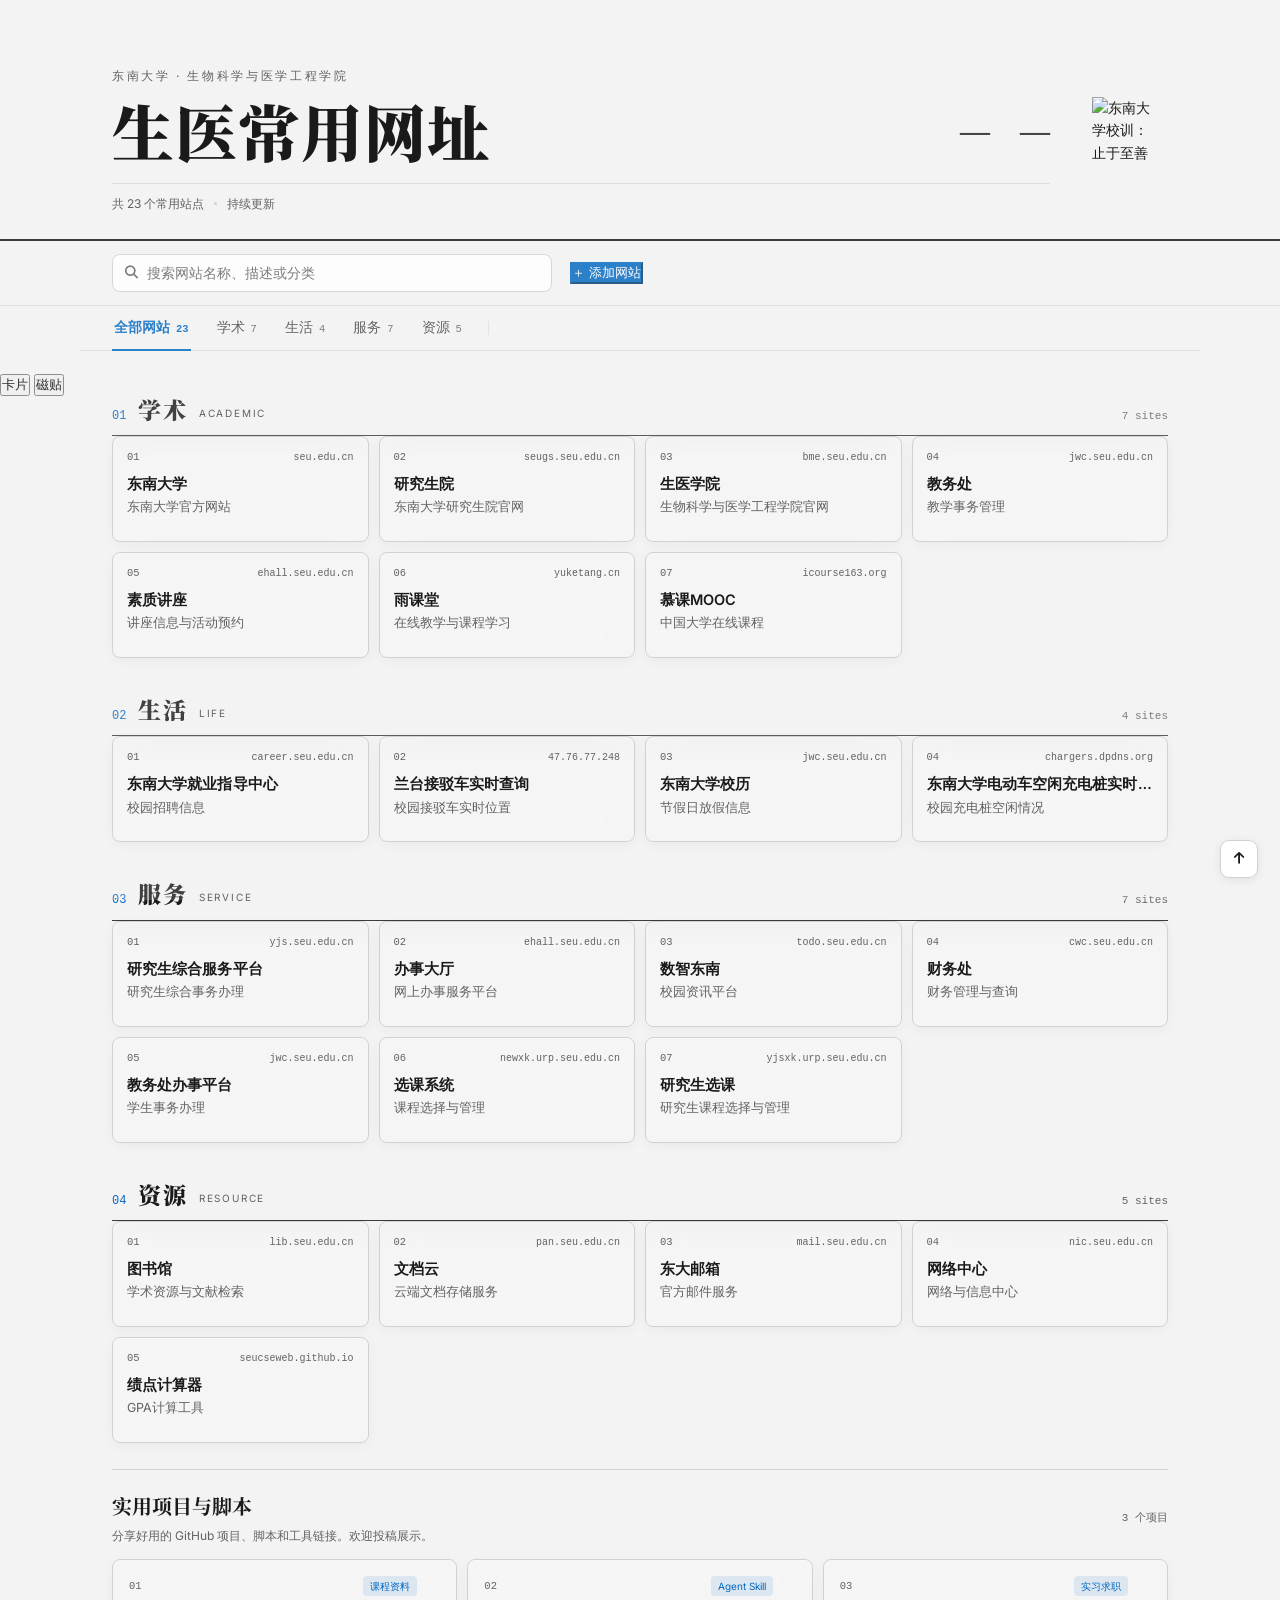
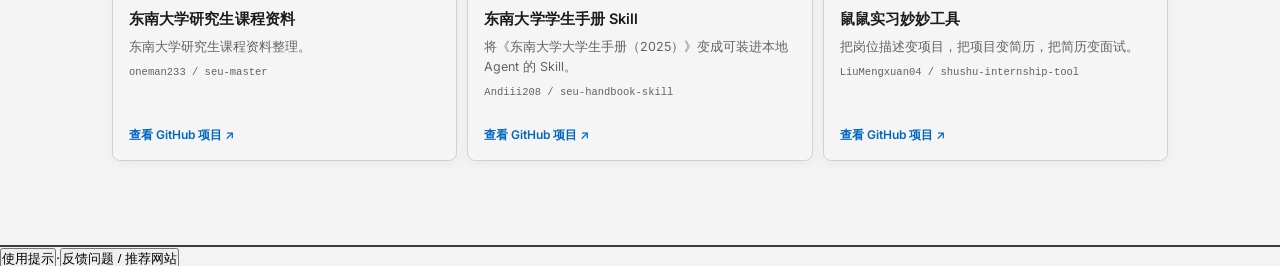
==== index.html @ f868bce7 "Add persistent wallpaper library and bundled backgrounds" ====
<!DOCTYPE html>
<html lang="zh-CN">

<head>
  <meta charset="UTF-8" />
  <meta name="viewport" content="width=device-width, initial-scale=1.0"/>
  <script src="assets/appearance.js"></script>
  <meta name="description" content="东南大学个人导航，汇集教务、研究生、图书馆、校园生活等常用校园网站，支持学院切换和个人定制，提供东南大学导航一站式入口。"/>
  <meta name="keywords" content="东南大学导航,东南大学个人导航,校园网站,校园导航,SEU,教务处,研究生院,图书馆"/>
  <meta name="author" content="小黑菌"/>
  <title>东南大学个人导航 - 校园网站一站式入口</title>
  <link rel="icon" type="image/svg+xml" href="assets/seu-emblem.svg">
  <link rel="alternate icon" type="image/png" sizes="64x64" href="assets/favicon.png">
  <link rel="apple-touch-icon" href="assets/favicon.png">
  <script src="https://cdn.tailwindcss.com"></script>
  <link href="https://cdnjs.cloudflare.com/ajax/libs/font-awesome/6.7.2/css/all.min.css" rel="stylesheet"/>
  <style>
@import url('https://fonts.googleapis.com/css2?family=Inter:wght@400;500;600;700&family=Noto+Serif+SC:wght@600;900&display=swap');

/* ============================================================
   东大生医常用网址 · 编辑部索引设计
   报头(衬线+印章+双规线) · 编号分区 · 清单行 · 暖纸色 · 单一绿色点缀
   ============================================================ */

:root {
  --paper: #f7f6f2;
  --paper-hi: #ffffff;
  --ink: #1c1a17;
  --ink-2: #57534a;
  --ink-3: #8f8a80;
  --hairline: #e4e1d8;
  --line-soft: #d8d4c8;
  --rule: #1c1a17;
  --green: #0b6e4f;
  --green-dark: #095a41;
  --green-soft: rgba(11, 110, 79, .1);
  --vermillion: #c2402a;
  --amber: #d97706;

  /* 兼容旧变量（JS 内联样式仍引用） */
  --primary-color: #1c1a17;
  --primary-dark: #000;
  --secondary-color: #0b6e4f;
  --accent-color: #d97706;
  --text-secondary: #8f8a80;

  --serif: 'Noto Serif SC', 'Songti SC', 'STSong', 'SimSun', serif;
  --sans: 'Inter', -apple-system, BlinkMacSystemFont, 'PingFang SC',
    'Hiragino Sans GB', 'Microsoft YaHei', 'Noto Sans SC', sans-serif;
  --mono: ui-monospace, 'SF Mono', 'JetBrains Mono', Menlo, Consolas, monospace;

  --page-max: 1120px;
  --ease: cubic-bezier(.4, 0, .2, 1);
}

* {
  margin: 0;
  padding: 0;
  box-sizing: border-box;
}

html {
  scroll-behavior: smooth;
  -webkit-text-size-adjust: 100%;
}

body {
  font-family: var(--sans);
  font-size: 14px;
  line-height: 1.6;
  color: var(--ink);
  background-color: var(--paper);
  -webkit-font-smoothing: antialiased;
  -webkit-tap-highlight-color: transparent;
}

::selection {
  background: rgba(11, 110, 79, .16);
}


/* 固定背景层：不随前景滚动 */
.bg {
  position: fixed;
  inset: 0;
  z-index: -1;
  overflow: hidden;
  background-color: var(--paper);
  background-image:
    url("data:image/svg+xml,%3Csvg xmlns='http://www.w3.org/2000/svg' width='140' height='140'%3E%3Cfilter id='n'%3E%3CfeTurbulence type='fractalNoise' baseFrequency='0.85' numOctaves='2' stitchTiles='stitch'/%3E%3CfeColorMatrix type='saturate' values='0'/%3E%3C/filter%3E%3Crect width='140' height='140' filter='url(%23n)' opacity='0.38'/%3E%3C/svg%3E"),
    repeating-linear-gradient(0deg, rgba(28, 26, 23, .062) 0 1px, transparent 1px 26px),
    repeating-linear-gradient(90deg, rgba(28, 26, 23, .062) 0 1px, transparent 1px 26px);
}

/* 背景装饰：仅在宽屏两侧留白充足时出现 */
.bg-motto,
.bg-pine,
.bg-emblem {
  position: absolute;
  pointer-events: none;
  user-select: none;
  display: none;
}

@media (min-width: 1420px) {
  .bg-motto {
    display: block;
    left: 40px;
    top: max(250px, 26vh);
    height: min(300px, 36vh);
    opacity: .15;
  }

  .bg-pine {
    display: block;
    right: 18px;
    top: 54%;
    width: 128px;
    opacity: .22;
  }

  /* 巨型校标水印：居中铺满上半内容区 */
  .bg-emblem {
    display: block;
    left: 50%;
    top: 42vh;
    transform: translateX(-50%);
    width: min(1500px, 84vw);
    opacity: .05;
  }

  .bg-emblem img {
    width: 100%;
    display: block;
  }
}

:focus-visible {
  outline: 2px solid var(--green);
  outline-offset: 2px;
  border-radius: 3px;
}

/* ============================================================
   置顶迷你导航（滚过报头后出现）
   ============================================================ */
.minibar {
  position: fixed;
  top: 0;
  left: 0;
  right: 0;
  z-index: 100;
  background: rgba(247, 246, 242, .92);
  backdrop-filter: saturate(150%) blur(12px);
  -webkit-backdrop-filter: saturate(150%) blur(12px);
  border-bottom: 1px solid var(--hairline);
  transform: translateY(-100%);
  transition: transform .28s var(--ease);
}

.minibar.show {
  transform: translateY(0);
}

.minibar-inner {
  max-width: var(--page-max);
  margin: 0 auto;
  height: 48px;
  padding: 0 32px;
  display: flex;
  align-items: center;
  justify-content: space-between;
  gap: 16px;
}

.minibar-brand {
  font-family: var(--serif);
  font-weight: 900;
  font-size: 14px;
  letter-spacing: .04em;
  white-space: nowrap;
}

.minibar-brand .seal-mini {
  display: inline-flex;
  width: 22px;
  height: 22px;
  border: 1px solid currentColor;
  border-radius: 50%;
  background: var(--green-soft);
  color: var(--green);
  font-size: 9px;
  align-items: center;
  justify-content: center;
  margin-right: 8px;
  flex: none;
}

.minibar-links {
  display: flex;
  align-items: center;
  gap: 18px;
  font-size: 13px;
  white-space: nowrap;
  overflow-x: auto;
  scrollbar-width: none;
}

.minibar-links::-webkit-scrollbar {
  display: none;
}

.minibar-links a {
  color: var(--ink-2);
  text-decoration: none;
  transition: color .15s var(--ease);
}

.minibar-links a:hover {
  color: var(--ink);
}

.minibar-links a.active {
  color: var(--green);
  font-weight: 600;
}

/* ============================================================
   报头
   ============================================================ */
.masthead {
  position: relative;
  overflow: hidden;
  border-bottom: 2px solid var(--rule);
}

/* 校训挂轴（止于至善） */
.mast-scroll {
  position: absolute;
  right: 44px;
  top: 50%;
  transform: translateY(-50%);
  width: 64px;
  height: 200px;
  display: flex;
  align-items: center;
  justify-content: center;
}

.mast-scroll img {
  max-height: 100%;
  max-width: 100%;
  display: block;
}

.mast-inner {
  position: relative;
  z-index: 1;
  max-width: var(--page-max);
  margin: 0 auto;
  padding: 44px 150px 26px 32px;
}

.mast-kicker {
  font-size: 12px;
  letter-spacing: .22em;
  color: var(--ink-3);
}

.mast-row {
  display: flex;
  align-items: center;
  gap: 20px;
  margin-top: 12px;
}

.mast-title-group {
  display: flex;
  align-items: flex-end;
  gap: 20px;
  flex: none;
}

.mast-title {
  font-family: var(--serif);
  font-weight: 900;
  font-size: clamp(38px, 5.6vw, 62px);
  line-height: 1.08;
  letter-spacing: .015em;
}

.mast-meta {
  margin-top: 18px;
  padding-top: 10px;
  border-top: 1px solid var(--hairline);
  display: flex;
  align-items: center;
  flex-wrap: wrap;
  gap: 10px;
  font-size: 12px;
  color: var(--ink-3);
}

.mast-meta .dot,
.dot {
  width: 3px;
  height: 3px;
  border-radius: 50%;
  background: var(--line-soft);
  display: inline-block;
}

#mastClock {
  font-family: Georgia, "Times New Roman", serif;
  font-size: 30px;
  font-weight: 700;
  font-variant-numeric: tabular-nums;
  color: var(--ink-2);
  display: inline-flex;
  align-items: baseline;
  justify-content: flex-end;
  gap: 2ch;
  white-space: nowrap;
  margin-left: auto;
  text-align: right;
  line-height: 1.4;
}

@media (max-width: 1000px) {
  .mast-row { flex-wrap: wrap; gap: 12px; }
  .mast-title-group { gap: 14px; }
  #mastClock { font-size: 24px; }
}

@media (max-width: 640px) {
  #mastClock { flex-basis: 100%; font-size: 22px; }
}

/* ============================================================
   搜索工具行
   ============================================================ */
.toolbar {
  border-bottom: 1px solid var(--hairline);
}

.toolbar-inner {
  max-width: var(--page-max);
  margin: 0 auto;
  padding: 13px 32px;
  display: flex;
  align-items: center;
  gap: 18px;
}

.search-container {
  flex: 1;
  max-width: 440px;
  height: 38px;
  display: flex;
  align-items: center;
  gap: 9px;
  padding: 0 6px 0 12px;
  background: var(--paper-hi);
  border: 1px solid var(--line-soft);
  border-radius: 8px;
  transition: border-color .15s var(--ease), box-shadow .15s var(--ease);
}

.search-container:focus-within {
  border-color: var(--green);
  box-shadow: 0 0 0 3px var(--green-soft);
}

.search-container > i.fa-search {
  color: var(--ink-3);
  font-size: .82rem;
  flex: none;
}

.search-input {
  flex: 1;
  min-width: 0;
  height: 100%;
  border: none;
  outline: none;
  background: transparent;
  font: inherit;
  font-size: 13.5px;
  color: var(--ink);
}

.search-input::placeholder {
  color: var(--ink-3);
}

.kbd-chip {
  flex: none;
  font-family: var(--mono);
  font-size: 10px;
  color: var(--ink-3);
  border: 1px solid var(--line-soft);
  border-radius: 4px;
  padding: 2px 5px;
  background: var(--paper);
}

.clear-btn {
  flex: none;
  width: 26px;
  height: 26px;
  border: none;
  border-radius: 6px;
  background: transparent;
  color: var(--ink-3);
  cursor: pointer;
  display: grid;
  place-items: center;
  font-size: .75rem;
  transition: background .15s var(--ease), color .15s var(--ease);
}

.clear-btn:hover {
  background: var(--paper);
  color: var(--ink);
}

.search-btn {
  flex: none;
  width: 26px;
  height: 26px;
  border: none;
  border-radius: 6px;
  background: transparent;
  color: var(--ink-2);
  cursor: pointer;
  display: grid;
  place-items: center;
  font-size: .78rem;
  transition: background .15s var(--ease), color .15s var(--ease);
}

.search-btn:hover {
  background: var(--green);
  color: #fff;
}

/* 列表/网格排列切换 */
.layout-toggle {
  flex: none;
  width: 30px;
  height: 30px;
  display: inline-flex;
  align-items: center;
  justify-content: center;
  border: 1px solid var(--line-soft);
  border-radius: 7px;
  background: var(--paper-hi);
  color: var(--ink-2);
  cursor: pointer;
  font-size: .78rem;
  transition: color .15s var(--ease), border-color .15s var(--ease);
}

.layout-toggle:hover {
  color: var(--green);
  border-color: var(--green);
}

/* 列表排列模式（清单行，一行一个；网格为默认） */
.sec-rows.list-mode {
  display: flex;
  flex-direction: column;
}

.sec-rows.list-mode .link-card {
  background: transparent;
  backdrop-filter: none;
  -webkit-backdrop-filter: none;
  border: none;
  border-bottom: 1px solid var(--hairline);
  border-radius: 0;
}

.sec-rows.list-mode .link-card:hover {
  background: var(--paper-hi);
  border-color: var(--ink-3);
  box-shadow: none;
}

.sec-rows.list-mode .link-card:active {
  transform: none;
}

/* 编号与域名并回主行：摊平 tile-head，用 order 重排为「编号 · 名称 · 描述 · 域名」 */
.sec-rows.list-mode .link-card a {
  flex-direction: row;
  align-items: baseline;
  gap: 14px;
  padding: 13px 38px 13px 2px;
  min-height: 0;
}

.sec-rows.list-mode .tile-head {
  display: contents;
}

.sec-rows.list-mode .row-no {
  order: 1;
  flex: none;
  width: 26px;
  font-size: 11px;
}

.sec-rows.list-mode .link-title {
  order: 2;
  flex: none;
  font-size: 15px;
}

.sec-rows.list-mode .link-desc {
  order: 3;
  flex: 1;
  min-width: 0;
}

.sec-rows.list-mode .row-domain {
  order: 4;
  flex: none;
  font-size: 11px;
}

.sec-rows.list-mode .visit-badge {
  order: 5;
  margin-top: 0;
  align-self: baseline;
}

.sec-rows.list-mode .favorite-btn {
  top: 50%;
  right: 8px;
  transform: translateY(-50%);
}

.search-stats {
  flex: none;
  margin-left: auto;
  font-size: 12px;
  color: var(--ink-3);
}

.search-stats span {
  font-weight: 600;
  color: var(--green);
}

/* ============================================================
   主体：左目录轨 + 右索引区
   ============================================================ */
.page-body {
  max-width: var(--page-max);
  margin: 0 auto;
  padding: 20px 32px 48px;
}

/* 顶部分类切换 */
.cat-tabs,
.index {
  max-width: var(--page-max);
  margin-left: auto;
  margin-right: auto;
  padding-left: 32px;
  padding-right: 32px;
}

.cat-tabs {
  display: flex;
  align-items: baseline;
  gap: 24px;
  flex-wrap: wrap;
  border-bottom: 1px solid var(--hairline);
  margin-bottom: 22px;
}

.cat-tab {
  display: inline-flex;
  align-items: baseline;
  gap: 6px;
  padding: 10px 2px 11px;
  border-bottom: 2px solid transparent;
  margin-bottom: -1px;
  font-size: 14px;
  font-weight: 500;
  color: var(--ink-2);
  text-decoration: none;
  cursor: pointer;
  transition: color .15s var(--ease), border-color .15s var(--ease);
}

.cat-tab .n {
  font-family: var(--mono);
  font-size: 10.5px;
  color: var(--ink-3);
}

.cat-tab:hover {
  color: var(--ink);
}

.cat-tab.active {
  color: var(--green);
  font-weight: 600;
  border-bottom-color: var(--green);
}

.cat-tab.active .n {
  color: var(--green);
}

.tab-sep {
  width: 1px;
  height: 14px;
  background: var(--hairline);
  align-self: center;
}

/* ============================================================
   索引分区
   ============================================================ */
.index-section {
  scroll-margin-top: 70px;
}

.index-section[hidden] {
  display: none;
}

.index-section + .index-section {
  margin-top: 38px;
}

.sec-head {
  display: flex;
  align-items: baseline;
  gap: 12px;
  padding-bottom: 9px;
  border-bottom: 1px solid var(--rule);
}

.sec-no {
  font-family: var(--mono);
  font-size: 12px;
  color: var(--green);
}

.sec-title {
  font-family: var(--serif);
  font-weight: 900;
  font-size: 23px;
  line-height: 1.2;
  letter-spacing: .05em;
}

.sec-en {
  font-size: 10px;
  letter-spacing: .18em;
  text-transform: uppercase;
  color: var(--ink-3);
  transform: translateY(-2px);
}

.sec-count {
  margin-left: auto;
  font-family: var(--mono);
  font-size: 11px;
  color: var(--ink-3);
}

.sec-rows {
  display: grid;
  grid-template-columns: repeat(auto-fill, minmax(212px, 1fr));
  gap: 10px;
}

/* ============================================================
   站点清单行
   ============================================================ */
.link-card {
  position: relative;
  background: rgba(255, 255, 255, .30);
  backdrop-filter: blur(12px) saturate(140%);
  -webkit-backdrop-filter: blur(12px) saturate(140%);
  border: 1px solid rgba(28, 26, 23, .10);
  border-radius: 8px;
  transition: border-color .15s var(--ease), background .15s var(--ease),
    box-shadow .15s var(--ease), transform .15s var(--ease);
}

.link-card:hover {
  background: rgba(255, 255, 255, .58);
  border-color: var(--ink-3);
  box-shadow: 0 2px 12px rgba(28, 26, 23, .07);
}

.link-card:active {
  transform: scale(.99);
}

.link-card a {
  display: flex;
  flex-direction: column;
  gap: 2px;
  padding: 12px 14px;
  min-height: 104px;
  text-decoration: none;
  color: inherit;
}

.tile-head {
  display: flex;
  align-items: baseline;
  justify-content: space-between;
  gap: 8px;
  margin-bottom: 4px;
}

.row-no {
  font-family: var(--mono);
  font-size: 10.5px;
  color: var(--ink-3);
  transition: color .15s var(--ease);
}

.link-card a:hover .row-no {
  color: var(--green);
}

.row-domain {
  font-family: var(--mono);
  font-size: 10px;
  color: var(--ink-3);
  white-space: nowrap;
  overflow: hidden;
  text-overflow: ellipsis;
}

.link-title {
  font-size: 14.5px;
  font-weight: 600;
  letter-spacing: .005em;
  color: var(--ink);
  white-space: nowrap;
  overflow: hidden;
  text-overflow: ellipsis;
  transition: color .15s var(--ease);
}

.link-card a:hover .link-title {
  color: var(--green);
}

.link-desc {
  font-size: 12.5px;
  color: var(--ink-3);
  white-space: nowrap;
  overflow: hidden;
  text-overflow: ellipsis;
}

/* 访问次数 */
.visit-badge {
  align-self: flex-start;
  margin-top: 5px;
  font-family: var(--mono);
  font-size: 10.5px;
  color: var(--ink-3);
  font-variant-numeric: tabular-nums;
}

.visit-badge::before {
  content: '· ';
}

/* 收藏 */
.favorite-btn {
  position: absolute;
  top: 7px;
  right: 7px;
  z-index: 2;
  width: 26px;
  height: 26px;
  border: none;
  border-radius: 6px;
  background: transparent;
  color: var(--ink-3);
  cursor: pointer;
  display: grid;
  place-items: center;
  font-size: .74rem;
  opacity: 0;
  transition: opacity .15s var(--ease), color .15s var(--ease), background .15s var(--ease);
}

.link-card:hover .favorite-btn,
.favorite-btn.active,
.favorite-btn:focus-visible {
  opacity: 1;
}

.favorite-btn:hover {
  background: rgba(28, 26, 23, .05);
  color: var(--ink);
}

.favorite-btn.active {
  color: var(--amber);
}

/* 空结果 */
.no-results {
  padding: 56px 0;
  text-align: center;
}

.no-results i {
  display: block;
  font-size: 1.4rem;
  color: var(--ink-3);
  margin-bottom: 10px;
}

.no-results h3 {
  font-family: var(--serif);
  font-size: 16px;
  font-weight: 600;
  margin-bottom: 2px;
}

.no-results p {
  font-size: 13px;
  color: var(--ink-3);
}

/* ============================================================
   浮动按钮
   ============================================================ */
.floating-btns {
  position: fixed;
  right: 22px;
  bottom: 22px;
  z-index: 90;
  display: flex;
  flex-direction: column;
  gap: 8px;
}

.floating-btn {
  width: 38px;
  height: 38px;
  border: 1px solid var(--line-soft);
  border-radius: 9px;
  background: var(--paper-hi);
  color: var(--ink);
  cursor: pointer;
  display: grid;
  place-items: center;
  font-size: .84rem;
  box-shadow: 0 2px 10px rgba(28, 26, 23, .08);
  transition: background .15s var(--ease), color .15s var(--ease),
    border-color .15s var(--ease), transform .15s var(--ease);
}

.floating-btn:hover {
  background: var(--ink);
  border-color: var(--ink);
  color: var(--paper);
  transform: translateY(-1px);
}

.floating-btn:active {
  transform: scale(.95);
}

.floating-btn.active {
  background: var(--green);
  border-color: var(--green);
  color: #fff;
}

/* ============================================================
   模态框
   ============================================================ */
.modal {
  position: fixed;
  inset: 0;
  z-index: 200;
  display: grid;
  place-items: center;
  padding: 20px;
  background: rgba(28, 26, 23, .45);
  backdrop-filter: blur(4px);
  opacity: 0;
  visibility: hidden;
  transition: opacity .2s var(--ease), visibility .2s var(--ease);
}

.modal.show {
  opacity: 1;
  visibility: visible;
}

.modal-content {
  width: 100%;
  max-width: 460px;
  max-height: 84vh;
  overflow-y: auto;
  background: var(--paper);
  border-radius: 12px;
  padding: 22px;
  box-shadow: 0 1px 0 rgba(255, 255, 255, .4) inset, 0 24px 56px -16px rgba(28, 26, 23, .4);
  transform: translateY(10px) scale(.98);
  transition: transform .2s var(--ease);
}

.modal.show .modal-content {
  transform: translateY(0) scale(1);
}

.modal-header {
  display: flex;
  align-items: center;
  justify-content: space-between;
  gap: 12px;
  padding-bottom: 12px;
  margin-bottom: 14px;
  border-bottom: 1px solid var(--hairline);
}

.modal-title {
  font-family: var(--serif);
  font-weight: 900;
  font-size: 17px;
  letter-spacing: .05em;
}

.close-btn {
  width: 28px;
  height: 28px;
  flex: none;
  border: none;
  border-radius: 7px;
  background: transparent;
  color: var(--ink-3);
  cursor: pointer;
  display: grid;
  place-items: center;
  font-size: .8rem;
  transition: background .15s var(--ease), color .15s var(--ease);
}

.close-btn:hover {
  background: rgba(28, 26, 23, .06);
  color: var(--ink);
}

.modal-body {
  font-size: 13px;
  line-height: 1.75;
  color: var(--ink-2);
}

.modal-body p {
  margin-bottom: 12px;
}

.modal-label {
  font-size: 10px;
  font-weight: 600;
  letter-spacing: .18em;
  text-transform: uppercase;
  color: var(--ink-3);
  margin-bottom: 8px;
}

.modal-list {
  list-style: none;
  margin-bottom: 14px;
}

.modal-list li {
  position: relative;
  padding: 5px 0 5px 16px;
  font-size: 13px;
  color: var(--ink);
  border-bottom: 1px dashed var(--hairline);
}

.modal-list li::before {
  content: '';
  position: absolute;
  left: 2px;
  top: 14px;
  width: 5px;
  height: 5px;
  border-radius: 1.5px;
  background: var(--green);
  transform: rotate(45deg);
}

.modal-actions {
  display: flex;
  align-items: center;
  gap: 14px;
  flex-wrap: wrap;
  padding-top: 16px;
}

.btn-dark {
  height: 32px;
  padding: 0 14px;
  border: 1px solid var(--ink);
  border-radius: 8px;
  background: var(--ink);
  color: var(--paper);
  font: inherit;
  font-size: 13px;
  font-weight: 500;
  cursor: pointer;
  transition: background .15s var(--ease), transform .15s var(--ease);
}

.btn-dark:hover {
  background: #000;
}

.btn-dark:active {
  transform: scale(.97);
}

.btn-link {
  font-size: 13px;
  font-weight: 500;
  color: var(--green);
  text-decoration: none;
}

.btn-link:hover {
  text-decoration: underline;
  text-underline-offset: 3px;
}

/* 大礼堂连续纹样带 */
.footer-band {
  height: 54px;
  margin-top: 30px;
  background-image: url("assets/seu-dlt-band.svg");
  background-repeat: repeat-x;
  background-position: center bottom;
  background-size: auto 46px;
}

/* ============================================================
   底部
   ============================================================ */
.footer {
  border-top: 2px solid var(--rule);
}

.footer-inner {
  max-width: var(--page-max);
  margin: 0 auto;
  padding: 18px 32px 30px;
  text-align: center;
  font-size: 12px;
  color: var(--ink-3);
}

.footer-emblem {
  display: block;
  width: 44px;
  height: 44px;
  margin: 0 auto 10px;
}

#bottom-outer {
  display: flex;
  align-items: center;
  justify-content: center;
  flex-wrap: wrap;
  gap: 9px;
  margin-bottom: 5px;
}

#bottom-outer span {
  font-family: var(--mono);
  font-weight: 600;
  color: var(--ink);
  font-variant-numeric: tabular-nums;
}

.author-info {
  display: flex;
  align-items: center;
  justify-content: center;
  flex-wrap: wrap;
  gap: 9px;
}

.author-info a {
  color: var(--ink);
  font-weight: 500;
  text-decoration: none;
}

.author-info a:hover {
  color: var(--green);
  text-decoration: underline;
  text-underline-offset: 3px;
}

#current-time {
  font-family: var(--mono);
  font-size: 11px;
}

/* ============================================================
   Toast
   ============================================================ */
.toast {
  position: fixed;
  left: 50%;
  bottom: 26px;
  transform: translateX(-50%);
  z-index: 300;
  background: var(--ink);
  color: var(--paper);
  font-size: 13px;
  padding: 9px 15px;
  border-radius: 8px;
  box-shadow: 0 14px 32px -8px rgba(28, 26, 23, .4);
  animation: fadeInUp .2s var(--ease);
}

/* ============================================================
   搜索高亮
   ============================================================ */
.highlight {
  background: rgba(217, 119, 6, .22);
  border-radius: 2px;
  padding: 0 1px;
  font-weight: 600;
}

/* ============================================================
   动画
   ============================================================ */
@keyframes fadeInUp {
  from {
    opacity: 0;
    transform: translateY(5px);
  }
  to {
    opacity: 1;
    transform: translateY(0);
  }
}

@keyframes bounce {
  0%, 20%, 53%, 80%, 100% {
    animation-timing-function: cubic-bezier(.215, .61, .355, 1);
    transform: translate3d(0, 0, 0);
  }
  40%, 43% {
    animation-timing-function: cubic-bezier(.755, .05, .855, .06);
    transform: translate3d(0, -3px, 0);
  }
  70% {
    transform: translate3d(0, -2px, 0);
  }
  90% {
    transform: translate3d(0, -1px, 0);
  }
}

@keyframes spin {
  to { transform: rotate(360deg); }
}

.fade-in-up {
  animation: fadeInUp .45s var(--ease) forwards;
}

.bounce {
  animation: bounce .8s var(--ease);
}

.loading {
  display: inline-block;
  width: 18px;
  height: 18px;
  border: 2px solid rgba(28, 26, 23, .2);
  border-radius: 50%;
  border-top-color: var(--ink);
  animation: spin 1s ease-in-out infinite;
}

/* ============================================================
   拖拽排序
   ============================================================ */
.draggable {
  cursor: grab;
  user-select: none;
}

.draggable:active {
  cursor: grabbing;
}

.dragging {
  opacity: .45;
  background: var(--paper-hi);
  box-shadow: 0 6px 20px -6px rgba(28, 26, 23, .3);
}

.drop-zone {
  box-shadow: inset 2px 0 0 var(--green);
  background: var(--green-soft);
}

/* ============================================================
   响应式
   ============================================================ */
@media (max-width: 640px) {
  .sec-rows {
    grid-template-columns: 1fr;
  }
}

@media (min-width: 641px) and (max-width: 900px) {
  .sec-rows {
    grid-template-columns: repeat(2, minmax(0, 1fr));
  }
}

@media (max-width: 900px) {
  .page-body {
    padding-top: 16px;
  }

  .cat-tabs {
    flex-wrap: nowrap;
    overflow-x: auto;
    scrollbar-width: none;
    -webkit-overflow-scrolling: touch;
    scroll-snap-type: x proximity;
    gap: 18px;
    mask-image: linear-gradient(to right, #000 0, #000 calc(100% - 28px), transparent 100%);
    -webkit-mask-image: linear-gradient(to right, #000 0, #000 calc(100% - 28px), transparent 100%);
  }

  .cat-tabs::-webkit-scrollbar {
    display: none;
  }

  .cat-tab {
    scroll-snap-align: start;
    white-space: nowrap;
  }
}

@media (max-width: 768px) {
  .minibar-inner {
    padding: 0 16px;
  }

  .minibar-brand span.brand-text {
    display: none;
  }

  .mast-inner {
    padding: 30px 16px 20px;
  }

  .mast-scroll {
    display: none;
  }

  .mast-kicker {
    font-size: 10.5px;
    letter-spacing: .16em;
  }

  .mast-row {
    gap: 14px;
  }

  .toolbar-inner {
    padding: 11px 16px;
  }

  .kbd-chip {
    display: none;
  }

  .search-stats {
    display: none !important;
  }

  .page-body {
    padding: 16px 16px 40px;
  }

  .link-card a {
    min-height: 0;
    padding: 11px 12px;
  }

  .link-title {
    font-size: 14px;
  }

  .link-desc {
    font-size: 12px;
  }

  /* 列表排列：窄屏编号在左、名称与描述折行在右，域名收起 */
  .sec-rows.list-mode .link-card a {
    display: grid;
    grid-template-columns: auto minmax(0, 1fr);
    grid-template-areas:
      "no    title"
      "no    desc"
      "badge badge";
    align-items: baseline;
    column-gap: 10px;
    row-gap: 1px;
    padding: 12px 36px 12px 2px;
  }

  .sec-rows.list-mode .row-no {
    grid-area: no;
    width: auto;
    padding-top: 2px;
  }

  .sec-rows.list-mode .link-title {
    grid-area: title;
    flex: none;
    font-size: 14.5px;
  }

  .sec-rows.list-mode .link-desc {
    grid-area: desc;
    flex: none;
    font-size: 12.5px;
  }

  .sec-rows.list-mode .row-domain {
    display: none;
  }

  .sec-rows.list-mode .visit-badge {
    grid-area: badge;
    margin-top: 3px;
  }

  .favorite-btn {
    opacity: 1;
  }

  .sec-title {
    font-size: 20px;
  }

  .floating-btns {
    right: 16px;
    bottom: 16px;
  }

  .footer-inner {
    padding: 14px 16px 66px;
  }
}

@media (max-width: 420px) {
  .mast-title {
    font-size: 34px;
  }

  .mast-kicker {
    letter-spacing: .1em;
  }
}

/* 触屏 */
@media (hover: none) {
  .favorite-btn {
    opacity: 1;
  }
}

/* 无障碍：减少动效 */
@media (prefers-reduced-motion: reduce) {
  *,
  *::before,
  *::after {
    animation-duration: .01ms !important;
    animation-iteration-count: 1 !important;
    transition-duration: .01ms !important;
  }

  html {
    scroll-behavior: auto;
  }
}

</style>
  <link rel="stylesheet" href="assets/bme-background.css">
  <link rel="stylesheet" href="assets/custom-sites.css">
  <link rel="stylesheet" href="assets/appearance.css">
</head>

<body>
  <!-- 按主题将生医壁纸的浅色底和深色纹样映射为对应配色 -->
  <svg width="0" height="0" aria-hidden="true" focusable="false" style="position:absolute;pointer-events:none">
    <defs>
      <filter id="bme-wallpaper-black" color-interpolation-filters="sRGB">
        <feColorMatrix type="saturate" values="0"/>
        <feComponentTransfer>
          <feFuncR type="linear" slope="-0.8745098" intercept="1"/>
          <feFuncG type="linear" slope="-0.8745098" intercept="1"/>
          <feFuncB type="linear" slope="-0.8745098" intercept="1"/>
        </feComponentTransfer>
      </filter>
      <filter id="bme-wallpaper-blue" color-interpolation-filters="sRGB">
        <feColorMatrix type="saturate" values="0"/>
        <feComponentTransfer>
          <feFuncR type="linear" slope="0.9137255" intercept="0"/>
          <feFuncG type="linear" slope="0.4823530" intercept="0.4705882"/>
          <feFuncB type="linear" slope="0.1686275" intercept="0.8313725"/>
        </feComponentTransfer>
      </filter>
    </defs>
  </svg>
  <!-- 固定背景层：生医分子插画与居中的校徽水印 -->
  <div class="bme-background" aria-hidden="true">
    <img class="bme-background-emblem" src="assets/seu-emblem-bw.svg" alt="">
  </div>

  <!-- 报头 -->
  <header class="masthead">
    <div class="mast-inner">
      <p class="mast-kicker">东南大学 · 生物科学与医学工程学院</p>
      <div class="mast-row">
        <div class="mast-title-group">
          <h1 class="mast-title">生医常用网址</h1>
        </div>
        <time id="mastClock" aria-label="北京时间"><span id="mastClockTime">—</span><span id="mastClockDate">—</span></time>
      </div>
      <div class="mast-scroll">
        <img src="assets/seu-motto-v.svg" alt="东南大学校训：止于至善">
      </div>
      <p class="mast-meta">
        <span id="siteTotalLabel">共 23 个常用站点</span>
        <span class="dot"></span>
        <span>持续更新</span>
      </p>
    </div>
  </header>

  <!-- 紧凑操作区：搜索、设置与分类 -->
  <div class="navigation-workspace">
    <aside class="welcome-hint" id="welcomeHint" aria-labelledby="welcomeHintHeading" hidden>
      <div><strong id="welcomeHintHeading">把这里变成你的东大导航</strong><p>选择学院，收藏常用网站；分类、主题和背景都可以在个人设置中调整。</p></div>
      <div class="welcome-hint-actions"><button type="button" id="welcomeChooseCollege">选择学院</button><button type="button" id="welcomeCustomize">个人设置</button><button type="button" id="welcomeDismiss" aria-label="关闭使用提示，下次不再显示">知道了</button></div>
    </aside>
  <div class="toolbar">
    <div class="toolbar-inner">
      <div class="search-container">
        <i class="fas fa-search"></i>
        <input type="text" class="search-input" id="searchInput" aria-label="搜索网站" placeholder="搜索网站名称、描述或分类" autocomplete="off">
      </div>
      <div class="custom-site-actions">
        <button class="custom-site-add" id="addSiteButton" type="button">＋ 添加网站</button>
      </div>
    </div>
  </div>

  <!-- 顶部分类切换 -->
  </div>
  <div id="navigationAnchor" aria-hidden="true"></div>
  <div class="navigation-sticky" id="navigationSticky">
  <div class="navigation-bottom">
  <div class="cat-tabs" id="catTabs" role="group" aria-label="网站分类">
    <button type="button" class="cat-tab active" data-tab="all" onclick="switchCat('all')">全部网站<span class="n">23</span></button>
    <a class="cat-tab" data-tab="academic" onclick="switchCat('academic')">学术<span class="n">7</span></a>
    <a class="cat-tab" data-tab="life" onclick="switchCat('life')">生活<span class="n">4</span></a>
    <a class="cat-tab" data-tab="service" onclick="switchCat('service')">服务<span class="n">7</span></a>
    <a class="cat-tab" data-tab="resource" onclick="switchCat('resource')">资源<span class="n">5</span></a>
    <span class="tab-sep"></span>
  </div>
  <div class="navigation-personal">
  <div class="view-switch" role="group" aria-label="网站显示方式">
    <button type="button" data-view-choice="cards" aria-label="卡片视图" aria-pressed="true" title="卡片视图"><span>卡片</span></button>
    <button type="button" data-view-choice="tiles" aria-label="磁贴视图" aria-pressed="false" title="磁贴视图"><span>磁贴</span></button>
  </div>
  </div>
  </div>
  </div>

  <!-- 链接网格 -->
  <main class="index" id="links-container">
  <section class="index-section" id="sec-academic" data-section="academic">
    <header class="sec-head">
      <span class="sec-no">01</span>
      <h2 class="sec-title">学术</h2>
      <span class="sec-en">Academic</span>
      <span class="sec-count">7 sites</span>
    </header>
    <div class="sec-rows">
    <div class="link-card fade-in-up" data-category="academic">
      <button class="favorite-btn" onclick="toggleFavorite(this)" aria-label="收藏">
        <i class="fas fa-star"></i>
      </button>
      <a href="https://www.seu.edu.cn/" target="_blank" rel="noopener" onclick="recordVisit(this)">
        <span class="tile-head">
          <span class="row-no">01</span>
          <span class="row-domain">seu.edu.cn</span>
        </span>
        <span class="link-title">东南大学</span>
        <span class="link-desc">东南大学官方网站</span>
      </a>
    </div>
    <div class="link-card fade-in-up" data-category="academic">
      <button class="favorite-btn" onclick="toggleFavorite(this)" aria-label="收藏">
        <i class="fas fa-star"></i>
      </button>
      <a href="https://seugs.seu.edu.cn/" target="_blank" rel="noopener" onclick="recordVisit(this)">
        <span class="tile-head">
          <span class="row-no">02</span>
          <span class="row-domain">seugs.seu.edu.cn</span>
        </span>
        <span class="link-title">研究生院</span>
        <span class="link-desc">东南大学研究生院官网</span>
      </a>
    </div>
    <div class="link-card fade-in-up" data-category="academic">
      <button class="favorite-btn" onclick="toggleFavorite(this)" aria-label="收藏">
        <i class="fas fa-star"></i>
      </button>
      <a href="https://bme.seu.edu.cn/" target="_blank" rel="noopener" onclick="recordVisit(this)">
        <span class="tile-head">
          <span class="row-no">03</span>
          <span class="row-domain">bme.seu.edu.cn</span>
        </span>
        <span class="link-title">生医学院</span>
        <span class="link-desc">生物科学与医学工程学院官网</span>
      </a>
    </div>
    <div class="link-card fade-in-up" data-category="academic">
      <button class="favorite-btn" onclick="toggleFavorite(this)" aria-label="收藏">
        <i class="fas fa-star"></i>
      </button>
      <a href="https://jwc.seu.edu.cn/" target="_blank" rel="noopener" onclick="recordVisit(this)">
        <span class="tile-head">
          <span class="row-no">04</span>
          <span class="row-domain">jwc.seu.edu.cn</span>
        </span>
        <span class="link-title">教务处</span>
        <span class="link-desc">教学事务管理</span>
      </a>
    </div>

    <div class="link-card fade-in-up" data-category="academic">
      <button class="favorite-btn" onclick="toggleFavorite(this)" aria-label="收藏">
        <i class="fas fa-star"></i>
      </button>
      <a href="https://ehall.seu.edu.cn/gsapp/sys/jzxxtjapp/*default/index.do?t_s=1791951585917&amp;EMAP_LANG=zh&amp;THEME=indigo&amp;amp_sec_version_=1&amp;gid_=VHZ6K1A3Z29YeWtFVEpBU0FwOWF4LzFCQWtuNlo4T2R5b1JkMXowZDd6Mi8zZ3RFSVhtcTR2NTQ4bGh4ZzJzeXJlYTBwdnAxcXVWQk1ZTTZ6R252S1E9PQ#/hdyy" target="_blank" rel="noopener" onclick="recordVisit(this)">
        <span class="tile-head">
          <span class="row-no">05</span>
          <span class="row-domain">ehall.seu.edu.cn</span>
        </span>
        <span class="link-title">素质讲座</span>
        <span class="link-desc">讲座信息与活动预约</span>
      </a>
    </div>
    <div class="link-card fade-in-up" data-category="academic">
      <button class="favorite-btn" onclick="toggleFavorite(this)" aria-label="收藏">
        <i class="fas fa-star"></i>
      </button>
      <a href="https://www.yuketang.cn/" target="_blank" rel="noopener" onclick="recordVisit(this)">
        <span class="tile-head">
          <span class="row-no">06</span>
          <span class="row-domain">yuketang.cn</span>
        </span>
        <span class="link-title">雨课堂</span>
        <span class="link-desc">在线教学与课程学习</span>
      </a>
    </div>
    <div class="link-card fade-in-up" data-category="academic">
      <button class="favorite-btn" onclick="toggleFavorite(this)" aria-label="收藏">
        <i class="fas fa-star"></i>
      </button>
      <a href="https://www.icourse163.org/" target="_blank" rel="noopener" onclick="recordVisit(this)">
        <span class="tile-head">
          <span class="row-no">07</span>
          <span class="row-domain">icourse163.org</span>
        </span>
        <span class="link-title">慕课MOOC</span>
        <span class="link-desc">中国大学在线课程</span>
      </a>
    </div>
    </div>
  </section>

  <section class="index-section" id="sec-life" data-section="life">
    <header class="sec-head">
      <span class="sec-no">02</span>
      <h2 class="sec-title">生活</h2>
      <span class="sec-en">Life</span>
      <span class="sec-count">4 sites</span>
    </header>
    <div class="sec-rows">
    <div class="link-card fade-in-up" data-category="life">
      <button class="favorite-btn" onclick="toggleFavorite(this)" aria-label="收藏">
        <i class="fas fa-star"></i>
      </button>
      <a href="https://career.seu.edu.cn/" target="_blank" rel="noopener" onclick="recordVisit(this)">
        <span class="tile-head">
          <span class="row-no">01</span>
          <span class="row-domain">career.seu.edu.cn</span>
        </span>
        <span class="link-title">东南大学就业指导中心</span>
        <span class="link-desc">校园招聘信息</span>
      </a>
    </div>
    <div class="link-card fade-in-up" data-category="life">
      <button class="favorite-btn" onclick="toggleFavorite(this)" aria-label="收藏">
        <i class="fas fa-star"></i>
      </button>
      <a href="https://47.76.77.248/" target="_blank" rel="noopener" onclick="recordVisit(this)">
        <span class="tile-head">
          <span class="row-no">02</span>
          <span class="row-domain">47.76.77.248</span>
        </span>
        <span class="link-title">兰台接驳车实时查询</span>
        <span class="link-desc">校园接驳车实时位置</span>
      </a>
    </div>
    <div class="link-card fade-in-up" data-category="life">
      <button class="favorite-btn" onclick="toggleFavorite(this)" aria-label="收藏">
        <i class="fas fa-star"></i>
      </button>
      <a href="https://jwc.seu.edu.cn/xl/list.htm" target="_blank" rel="noopener" onclick="recordVisit(this)">
        <span class="tile-head">
          <span class="row-no">03</span>
          <span class="row-domain">jwc.seu.edu.cn</span>
        </span>
        <span class="link-title">东南大学校历</span>
        <span class="link-desc">节假日放假信息</span>
      </a>
    </div>
    <div class="link-card fade-in-up" data-category="life">
      <button class="favorite-btn" onclick="toggleFavorite(this)" aria-label="收藏">
        <i class="fas fa-star"></i>
      </button>
      <a href="https://chargers.dpdns.org/status" target="_blank" rel="noopener" onclick="recordVisit(this)">
        <span class="tile-head">
          <span class="row-no">04</span>
          <span class="row-domain">chargers.dpdns.org</span>
        </span>
        <span class="link-title">东南大学电动车空闲充电桩实时情况</span>
        <span class="link-desc">校园充电桩空闲情况</span>
      </a>
    </div>
    </div>
  </section>

  <section class="index-section" id="sec-service" data-section="service">
    <header class="sec-head">
      <span class="sec-no">03</span>
      <h2 class="sec-title">服务</h2>
      <span class="sec-en">Service</span>
      <span class="sec-count">7 sites</span>
    </header>
    <div class="sec-rows">
    <div class="link-card fade-in-up" data-category="service">
      <button class="favorite-btn" onclick="toggleFavorite(this)" aria-label="收藏">
        <i class="fas fa-star"></i>
      </button>
      <a href="https://yjs.seu.edu.cn/gsapp/sys/yjsemaphome/portal/index.do" target="_blank" rel="noopener" onclick="recordVisit(this)">
        <span class="tile-head">
          <span class="row-no">01</span>
          <span class="row-domain">yjs.seu.edu.cn</span>
        </span>
        <span class="link-title">研究生综合服务平台</span>
        <span class="link-desc">研究生综合事务办理</span>
      </a>
    </div>
    <div class="link-card fade-in-up" data-category="service">
      <button class="favorite-btn" onclick="toggleFavorite(this)" aria-label="收藏">
        <i class="fas fa-star"></i>
      </button>
      <a href="http://ehall.seu.edu.cn/new/index.html" target="_blank" rel="noopener" onclick="recordVisit(this)">
        <span class="tile-head">
          <span class="row-no">02</span>
          <span class="row-domain">ehall.seu.edu.cn</span>
        </span>
        <span class="link-title">办事大厅</span>
        <span class="link-desc">网上办事服务平台</span>
      </a>
    </div>
    <div class="link-card fade-in-up" data-category="service">
      <button class="favorite-btn" onclick="toggleFavorite(this)" aria-label="收藏">
        <i class="fas fa-star"></i>
      </button>
      <a href="https://todo.seu.edu.cn/h5/pages/multipleRoles/MultipleRoles" target="_blank" rel="noopener" onclick="recordVisit(this)">
        <span class="tile-head">
          <span class="row-no">03</span>
          <span class="row-domain">todo.seu.edu.cn</span>
        </span>
        <span class="link-title">数智东南</span>
        <span class="link-desc">校园资讯平台</span>
      </a>
    </div>
    <div class="link-card fade-in-up" data-category="service">
      <button class="favorite-btn" onclick="toggleFavorite(this)" aria-label="收藏">
        <i class="fas fa-star"></i>
      </button>
      <a href="https://cwc.seu.edu.cn/main.psp" target="_blank" rel="noopener" onclick="recordVisit(this)">
        <span class="tile-head">
          <span class="row-no">04</span>
          <span class="row-domain">cwc.seu.edu.cn</span>
        </span>
        <span class="link-title">财务处</span>
        <span class="link-desc">财务管理与查询</span>
      </a>
    </div>
    <div class="link-card fade-in-up" data-category="service">
      <button class="favorite-btn" onclick="toggleFavorite(this)" aria-label="收藏">
        <i class="fas fa-star"></i>
      </button>
      <a href="https://jwc.seu.edu.cn/xspt/list.htm" target="_blank" rel="noopener" onclick="recordVisit(this)">
        <span class="tile-head">
          <span class="row-no">05</span>
          <span class="row-domain">jwc.seu.edu.cn</span>
        </span>
        <span class="link-title">教务处办事平台</span>
        <span class="link-desc">学生事务办理</span>
      </a>
    </div>
    <div class="link-card fade-in-up" data-category="service">
      <button class="favorite-btn" onclick="toggleFavorite(this)" aria-label="收藏">
        <i class="fas fa-star"></i>
      </button>
      <a href="http://newxk.urp.seu.edu.cn" target="_blank" rel="noopener" onclick="recordVisit(this)">
        <span class="tile-head">
          <span class="row-no">06</span>
          <span class="row-domain">newxk.urp.seu.edu.cn</span>
        </span>
        <span class="link-title">选课系统</span>
        <span class="link-desc">课程选择与管理</span>
      </a>
    </div>
    <div class="link-card fade-in-up" data-category="service">
      <button class="favorite-btn" onclick="toggleFavorite(this)" aria-label="收藏">
        <i class="fas fa-star"></i>
      </button>
      <a href="https://yjsxk.urp.seu.edu.cn/yjsxkapp/sys/xsxkapp/index.html" target="_blank" rel="noopener" onclick="recordVisit(this)">
        <span class="tile-head">
          <span class="row-no">07</span>
          <span class="row-domain">yjsxk.urp.seu.edu.cn</span>
        </span>
        <span class="link-title">研究生选课</span>
        <span class="link-desc">研究生课程选择与管理</span>
      </a>
    </div>
    </div>
  </section>

  <section class="index-section" id="sec-resource" data-section="resource">
    <header class="sec-head">
      <span class="sec-no">04</span>
      <h2 class="sec-title">资源</h2>
      <span class="sec-en">Resource</span>
      <span class="sec-count">5 sites</span>
    </header>
    <div class="sec-rows">
    <div class="link-card fade-in-up" data-category="resource">
      <button class="favorite-btn" onclick="toggleFavorite(this)" aria-label="收藏">
        <i class="fas fa-star"></i>
      </button>
      <a href="http://www.lib.seu.edu.cn/" target="_blank" rel="noopener" onclick="recordVisit(this)">
        <span class="tile-head">
          <span class="row-no">01</span>
          <span class="row-domain">lib.seu.edu.cn</span>
        </span>
        <span class="link-title">图书馆</span>
        <span class="link-desc">学术资源与文献检索</span>
      </a>
    </div>
    <div class="link-card fade-in-up" data-category="resource">
      <button class="favorite-btn" onclick="toggleFavorite(this)" aria-label="收藏">
        <i class="fas fa-star"></i>
      </button>
      <a href="https://pan.seu.edu.cn/" target="_blank" rel="noopener" onclick="recordVisit(this)">
        <span class="tile-head">
          <span class="row-no">02</span>
          <span class="row-domain">pan.seu.edu.cn</span>
        </span>
        <span class="link-title">文档云</span>
        <span class="link-desc">云端文档存储服务</span>
      </a>
    </div>
    <div class="link-card fade-in-up" data-category="resource">
      <button class="favorite-btn" onclick="toggleFavorite(this)" aria-label="收藏">
        <i class="fas fa-star"></i>
      </button>
      <a href="https://mail.seu.edu.cn" target="_blank" rel="noopener" onclick="recordVisit(this)">
        <span class="tile-head">
          <span class="row-no">03</span>
          <span class="row-domain">mail.seu.edu.cn</span>
        </span>
        <span class="link-title">东大邮箱</span>
        <span class="link-desc">官方邮件服务</span>
      </a>
    </div>
    <div class="link-card fade-in-up" data-category="resource">
      <button class="favorite-btn" onclick="toggleFavorite(this)" aria-label="收藏">
        <i class="fas fa-star"></i>
      </button>
      <a href="https://nic.seu.edu.cn/" target="_blank" rel="noopener" onclick="recordVisit(this)">
        <span class="tile-head">
          <span class="row-no">04</span>
          <span class="row-domain">nic.seu.edu.cn</span>
        </span>
        <span class="link-title">网络中心</span>
        <span class="link-desc">网络与信息中心</span>
      </a>
    </div>
    <div class="link-card fade-in-up" data-category="resource">
      <button class="favorite-btn" onclick="toggleFavorite(this)" aria-label="收藏">
        <i class="fas fa-star"></i>
      </button>
      <a href="https://seucseweb.github.io/GPA-Calculator/" target="_blank" rel="noopener" onclick="recordVisit(this)">
        <span class="tile-head">
          <span class="row-no">05</span>
          <span class="row-domain">seucseweb.github.io</span>
        </span>
        <span class="link-title">绩点计算器</span>
        <span class="link-desc">GPA计算工具</span>
      </a>
    </div>
    </div>
    <section class="project-links" id="project-links" aria-labelledby="projectLinksTitle">
      <header class="project-links-heading">
        <div><h3 id="projectLinksTitle">实用项目与脚本</h3><p>分享好用的 GitHub 项目、脚本和工具链接。欢迎投稿展示。</p></div>
        <span class="project-links-count" id="projectLinksCount">3 个项目</span>
      </header>
      <div class="sec-rows project-rows" id="projectLinksRows">
        <div class="link-card fade-in-up shared-project-card" data-category="resource" data-shared-project="true">
          <button class="favorite-btn" onclick="toggleFavorite(this)" aria-label="收藏东南大学研究生课程资料"><i class="fas fa-star"></i></button>
          <a href="https://github.com/oneman233/seu-master?tab=readme-ov-file" target="_blank" rel="noopener noreferrer" onclick="recordVisit(this)">
            <span class="tile-head"><span class="row-no">01</span><span class="project-tag">课程资料</span></span>
            <span class="link-title">东南大学研究生课程资料</span>
            <span class="link-desc">东南大学研究生课程资料整理。</span>
            <span class="project-repository">oneman233 / seu-master</span>
            <span class="project-visit">查看 GitHub 项目 ↗</span>
          </a>
        </div>
        <div class="link-card fade-in-up shared-project-card" data-category="resource" data-shared-project="true">
          <button class="favorite-btn" onclick="toggleFavorite(this)" aria-label="收藏东南大学学生手册 Skill"><i class="fas fa-star"></i></button>
          <a href="https://github.com/Andiii208/seu-handbook-skill" target="_blank" rel="noopener noreferrer" onclick="recordVisit(this)">
            <span class="tile-head"><span class="row-no">02</span><span class="project-tag">Agent Skill</span></span>
            <span class="link-title">东南大学学生手册 Skill</span>
            <span class="link-desc">将《东南大学大学生手册（2025）》变成可装进本地 Agent 的 Skill。</span>
            <span class="project-repository">Andiii208 / seu-handbook-skill</span>
            <span class="project-visit">查看 GitHub 项目 ↗</span>
          </a>
        </div>
        <div class="link-card fade-in-up shared-project-card" data-category="resource" data-shared-project="true">
          <button class="favorite-btn" onclick="toggleFavorite(this)" aria-label="收藏鼠鼠实习妙妙工具"><i class="fas fa-star"></i></button>
          <a href="https://github.com/LiuMengxuan04/shushu-internship-tool" target="_blank" rel="noopener noreferrer" onclick="recordVisit(this)">
            <span class="tile-head"><span class="row-no">03</span><span class="project-tag">实习求职</span></span>
            <span class="link-title">鼠鼠实习妙妙工具</span>
            <span class="link-desc">把岗位描述变项目，把项目变简历，把简历变面试。</span>
            <span class="project-repository">LiuMengxuan04 / shushu-internship-tool</span>
            <span class="project-visit">查看 GitHub 项目 ↗</span>
          </a>
        </div>
      </div>
    </section>
  </section>


  </main>

  <!-- 浮动按钮 -->
  <div class="floating-btns">
    <button class="floating-btn" onclick="scrollToTop()" title="返回顶部">
      <i class="fas fa-arrow-up"></i>
    </button>
  </div>

  <!-- 大礼堂连续纹样带 -->
  <div class="footer-band" aria-hidden="true"></div>

  <!-- 底部信息 -->
  <footer class="footer"><div class="site-support"><button type="button" id="openWelcomeHint">使用提示</button><span aria-hidden="true">·</span><button type="button" id="openSiteFeedback">反馈问题 / 推荐网站</button></div></footer>

  <script>
    // 全局变量
    let favorites = JSON.parse(localStorage.getItem('favorites') || '[]');
    let recentVisits = JSON.parse(localStorage.getItem('recentVisits') || '[]');
    let currentCategory = 'all';
    let customOrder = JSON.parse(localStorage.getItem('customOrder') || '[]');

    let draggedElement = null;

    // 初始化
    document.addEventListener('DOMContentLoaded', function() {

      BmePersonalization.prepare();
      BmeCustomSites.init();
      BmePersonalization.init();
      initializeFavorites();
      renderVisitBadges();
      let savedLayout = 'grid';
      try { savedLayout = localStorage.getItem('seucseweb_layout') || 'grid'; } catch (e) {}
      applyLayout(savedLayout);
      applyCustomOrder();
      BmeCustomSites.updateCounts();
      if (window.BmeNavigationDesign) BmeNavigationDesign.setupSticky();
      updateTime();
      setInterval(updateTime, 1000);
      addScrollAnimation();
      setupDragAndDrop();
      setupCardClick();
    });



    // 搜索功能 - 站内搜索
    function performSearch() {
      if (window.BmeNavigationDesign) BmeNavigationDesign.refresh();
      const keyword = document.getElementById('searchInput').value.trim().toLowerCase();
      const cards = document.querySelectorAll('.link-card');
      let visibleCount = 0;
      
      cards.forEach(card => {
        const title = card.querySelector('.link-title').textContent.toLowerCase();
        const desc = card.querySelector('.link-desc').textContent.toLowerCase();
        const category = card.dataset.category.toLowerCase();
        
        const categoryName = window.BmePersonalization ? BmePersonalization.categoryName(category).toLowerCase() : category;
        const categoryVisible = !window.BmePersonalization || (card.dataset.sharedProject ? BmePersonalization.isProjectsVisible() : BmePersonalization.isCategoryVisible(category));
        const matches = keyword === '' || categoryName.includes(keyword) || 
                       title.includes(keyword) || 
                       desc.includes(keyword) || 
                       category.includes(keyword);
        
        const shouldShow = categoryVisible && matches && 
                          (currentCategory === 'all' || 
                           card.dataset.category === currentCategory ||
                           (currentCategory === 'favorite' && card.querySelector('.favorite-btn').classList.contains('active')) ||
                           (currentCategory === 'recent' && isRecent(card)));
        
        if (shouldShow) {
          card.style.display = 'block';
          card.style.animation = 'none';
          card.offsetHeight; // 触发重排
          card.style.animation = 'fadeInUp 0.4s ease forwards';
          visibleCount++;
          
          // 高亮搜索关键词
          if (keyword) {
            highlightText(card, keyword);
          } else {
            removeHighlight(card);
          }
        } else {
          card.style.display = 'none';
          removeHighlight(card);
        }
      });
      
      if (keyword && visibleCount === 0) {
        showNoResults();
      } else {
        hideNoResults();
      }
      
      updateSectionVisibility();
    }

    function highlightText(card, keyword) {
      const title = card.querySelector('.link-title');
      const desc = card.querySelector('.link-desc');
      
      [title, desc].forEach(element => {
        if (element && keyword) {
          const regex = new RegExp(`(${keyword})`, 'gi');
          element.innerHTML = element.textContent.replace(regex, '<span class="highlight">$1</span>');
        }
      });
    }

    function removeHighlight(card) {
      const highlights = card.querySelectorAll('.highlight');
      highlights.forEach(highlight => {
        const parent = highlight.parentNode;
        parent.replaceChild(document.createTextNode(highlight.textContent), highlight);
        parent.normalize();
      });
    }

    // 搜索事件监听
    document.getElementById('searchInput').addEventListener('input', debounce(performSearch, 300));
    document.getElementById('searchInput').addEventListener('keydown', function(event) {
      if (event.isComposing) return;
      if (event.key === 'Enter') { event.preventDefault(); performSearch(); }
      if (event.key === 'Escape') { event.preventDefault(); clearSearch(); }
    });

    function clearSearch() {
      document.getElementById('searchInput').value = '';
      performSearch();
      hideNoResults();
      document.getElementById('searchInput').focus();
    }

    // 分类筛选（兼容入口）
    function filterCategory(category) {
      switchCat(category);
    }

    // 收藏功能
    function toggleFavorite(btn) {
      const card = btn.closest('.link-card');
      const title = card.querySelector('.link-title').textContent;
      const isActive = btn.classList.contains('active');
      
      if (!isActive) {
        btn.classList.add('active');
        if (!favorites.includes(title)) {
          favorites.push(title);
        }
        showToast('已添加到收藏 ⭐');
      } else {
        btn.classList.remove('active');
        favorites = favorites.filter(fav => fav !== title);
        showToast('已从收藏中移除');
      }
      
      localStorage.setItem('favorites', JSON.stringify(favorites));
      
      performSearch();
    }

    function initializeFavorites() {
      const cards = document.querySelectorAll('.link-card');
      cards.forEach(card => {
        const title = card.querySelector('.link-title').textContent;
        const btn = card.querySelector('.favorite-btn');
        btn.classList.toggle('active', favorites.includes(title));
      });
      if (window.BmePinnedFavorites) BmePinnedFavorites.render();
    }

    // 访问统计
    function recordVisit(link) {
      const card = link.closest('.link-card');
      const title = card.querySelector('.link-title').textContent;
      
      // 记录最近访问
      const now = new Date().toISOString();
      recentVisits = recentVisits.filter(visit => visit.title !== title);
      recentVisits.unshift({ title, url: link.href, timestamp: now });
      recentVisits = recentVisits.slice(0, 10); // 只保留最近10个
      localStorage.setItem('recentVisits', JSON.stringify(recentVisits));
      
      // 累计该站点的访问次数
      const visitCounts = JSON.parse(localStorage.getItem('visitCounts') || '{}');
      visitCounts[title] = (visitCounts[title] || 0) + 1;
      localStorage.setItem('visitCounts', JSON.stringify(visitCounts));
      updateVisitBadge(card, visitCounts[title]);
      
      // 添加访问动画
      card.classList.add('bounce');
      setTimeout(() => card.classList.remove('bounce'), 1000);
    }



    // 访问次数标注
    function updateVisitBadge(card, count) {
      const link = card.querySelector('a');
      if (!link) return;
      let badge = card.querySelector('.visit-badge');
      if (count > 0) {
        if (!badge) {
          badge = document.createElement('span');
          badge.className = 'visit-badge';
          link.appendChild(badge);
        }
        badge.textContent = count + ' 次';
      } else if (badge) {
        badge.remove();
      }
    }

    function renderVisitBadges() {
      const visitCounts = JSON.parse(localStorage.getItem('visitCounts') || '{}');
      document.querySelectorAll('.link-card').forEach(card => {
        const title = card.querySelector('.link-title').textContent;
        updateVisitBadge(card, visitCounts[title] || 0);
      });
    }

    // 顶部分类切换
    function switchCat(cat) {
      currentCategory = cat;
      document.querySelectorAll('.cat-tab').forEach(t =>
        t.classList.toggle('active', t.dataset.tab === cat)
      );
      document.getElementById('searchInput').value = '';
      performSearch();
      if (document.getElementById('navigationSticky')?.classList.contains('is-stuck')) {
        document.getElementById('links-container').scrollIntoView({block:'start',behavior:'instant'});
      }
    }

    // 隐藏不可见分区
    function updateSectionVisibility() {
      document.querySelectorAll('.index-section').forEach(sec => {
        const categoryVisible = !window.BmePersonalization || BmePersonalization.isCategoryVisible(sec.dataset.section);
        const catOK = categoryVisible && (['all', 'favorite', 'recent'].includes(currentCategory) ||
                      currentCategory === sec.dataset.section);
        const any = catOK && Array.prototype.some.call(
          sec.querySelectorAll('.link-card'),
          c => c.style.display !== 'none'
        );
        const emptyCategory = sec.querySelectorAll('.link-card').length === 0 && !document.getElementById('searchInput').value.trim() && ['all', sec.dataset.section].includes(currentCategory);
        sec.style.display = catOK && (any || emptyCategory) ? '' : 'none';
      });
      const projects = document.getElementById('project-links');
      const projectCards = Array.from(document.querySelectorAll('#projectLinksRows .link-card'));
      const visibleProjects = projectCards.some(card => card.style.display !== 'none');
      const filtered = !!document.getElementById('searchInput').value.trim() || !['all', 'resource'].includes(currentCategory);
      projects.hidden = !visibleProjects && (projectCards.length > 0 || filtered);
      if (window.BmePinnedFavorites) BmePinnedFavorites.render();
    }

    // 列表/网格排列切换（网格为默认，偏好存 localStorage）
    function applyLayout(mode) {
      const list = mode === 'list';
      document.querySelectorAll('.sec-rows:not(.project-rows)').forEach(r => r.classList.toggle('list-mode', list));
    }

    function isRecent(card) {
      const title = card.querySelector('.link-title').textContent;
      return recentVisits.some(visit => visit.title === title);
    }

    // 所有网站卡片默认支持直接拖拽排序
    function setupDragAndDrop() {
      const cards = document.querySelectorAll('.link-card');
      
      cards.forEach(card => {
        card.draggable = true;
        card.classList.add('draggable');
        if (card.dataset.dragBound) return;
        card.dataset.dragBound = 'true';
        card.addEventListener('dragstart', handleDragStart);
        card.addEventListener('dragover', handleDragOver);
        card.addEventListener('dragleave', handleDragLeave);
        card.addEventListener('drop', handleDrop);
        card.addEventListener('dragend', handleDragEnd);
      });
    }

    function handleDragStart(e) {
      draggedElement = this;
      this.classList.add('dragging');
      e.dataTransfer.effectAllowed = 'move';
      e.dataTransfer.setData('text/plain', this.querySelector('.link-title').textContent);
    }

    function handleDragOver(e) {
      if (!draggedElement || draggedElement === this) return;
      if (draggedElement.closest('.sec-rows') !== this.closest('.sec-rows')) return;
      e.preventDefault();
      e.dataTransfer.dropEffect = 'move';
      document.querySelectorAll('.link-card.drop-zone').forEach(card => {
        if (card !== this) card.classList.remove('drop-zone');
      });
      this.classList.add('drop-zone');
    }

    function handleDragLeave(e) {
      if (!e.relatedTarget || !this.contains(e.relatedTarget)) this.classList.remove('drop-zone');
    }

    function handleDrop(e) {
      if (!draggedElement || draggedElement === this) return;
      if (draggedElement.closest('.sec-rows') !== this.closest('.sec-rows')) return;
      e.preventDefault();
      this.classList.remove('drop-zone');
      
      // 交换位置
      const container = this.closest('.sec-rows');
      const allCards = Array.from(container.children);
      const draggedIndex = allCards.indexOf(draggedElement);
      const targetIndex = allCards.indexOf(this);
      
      if (draggedIndex < targetIndex) {
        container.insertBefore(draggedElement, this.nextSibling);
      } else {
        container.insertBefore(draggedElement, this);
      }
      
      // 保存新的排序
      saveCustomOrder();
      BmeCustomSites.updateCounts();
      showToast('位置已交换并保存 ✨');
    }

    // 应用自定义排序（分区内按保存的标题顺序重排）
    function applyCustomOrder() {
      if (customOrder.length === 0) return;
      
      document.querySelectorAll('#links-container .sec-rows').forEach(rows => {
        const cards = Array.from(rows.children).filter(c => c.classList.contains('link-card'));
        cards.sort((a, b) => {
          const ia = customOrder.indexOf(a.querySelector('.link-title').textContent);
          const ib = customOrder.indexOf(b.querySelector('.link-title').textContent);
          return (ia === -1 ? 9999 : ia) - (ib === -1 ? 9999 : ib);
        });
        cards.forEach(c => rows.appendChild(c));
      });
    }
    
    // 保存自定义排序
    function saveCustomOrder() {
      customOrder = Array.from(document.querySelectorAll('.link-card .link-title'))
        .map(t => t.textContent);
      localStorage.setItem('customOrder', JSON.stringify(customOrder));
    }
    
    // 重置自定义排序
    function resetCustomOrder() {
      localStorage.removeItem('customOrder');
      customOrder = [];
      location.reload(); // 重新加载页面恢复原始顺序
    }

    function handleDragEnd(e) {
      document.querySelectorAll('.link-card').forEach(card => card.classList.remove('dragging', 'drop-zone'));
      draggedElement = null;
    }

    // 设置卡片点击事件
    function setupCardClick() {
      document.querySelectorAll('.link-card').forEach(card => {
        if (card.dataset.clickBound) return;
        card.dataset.clickBound = 'true';
        card.addEventListener('click', function(e) {
          if (e.target.closest('button, a, details')) return;
          const link = card.querySelector('a');
          if (link) link.click();
        });
      });
    }

    // 工具函数
    function scrollToTop() {
      window.scrollTo({
        top: 0,
        behavior: 'smooth'
      });
    }

    function updateTime() {
      const parts = Object.fromEntries(new Intl.DateTimeFormat('en-CA', {
        timeZone: 'Asia/Shanghai', year: 'numeric', month: '2-digit', day: '2-digit',
        hour: '2-digit', minute: '2-digit', hourCycle: 'h23'
      }).formatToParts(new Date()).map(part => [part.type, part.value]));
      const clockElement = document.getElementById('mastClock');
      if (clockElement) {
        document.getElementById('mastClockTime').textContent = `${parts.hour}：${parts.minute}`;
        document.getElementById('mastClockDate').textContent = `${parts.year}/${parts.month}/${parts.day}`;
        clockElement.setAttribute('aria-label', `北京时间 ${parts.hour}点${parts.minute}分，${parts.year}年${parts.month}月${parts.day}日`);
        clockElement.dateTime = `${parts.year}-${parts.month}-${parts.day}T${parts.hour}:${parts.minute}:00+08:00`;
      }
    }

    function showToast(message) {
      const toast = document.createElement('div');
      toast.className = 'toast';
      toast.textContent = message;
      document.body.appendChild(toast);
      
      setTimeout(() => {
        toast.style.animation = 'fadeInUp 0.3s ease reverse';
        setTimeout(() => {
          if (document.body.contains(toast)) {
            document.body.removeChild(toast);
          }
        }, 300);
      }, 2000);
    }

    function showNoResults() {
      if (document.getElementById('no-results')) return;
      
      const noResults = document.createElement('div');
      noResults.id = 'no-results';
      noResults.className = 'no-results';
      noResults.innerHTML = `
        <i class="fas fa-search"></i>
        <h3>没有找到相关网站</h3>
        <p>试试其他关键词或浏览不同分类</p>
      `;
      document.getElementById('links-container').appendChild(noResults);
    }

    function hideNoResults() {
      const noResults = document.getElementById('no-results');
      if (noResults) {
        noResults.remove();
      }
    }

    function addScrollAnimation() {
      const observer = new IntersectionObserver((entries) => {
        entries.forEach(entry => {
          if (entry.isIntersecting) {
            entry.target.style.animation = 'fadeInUp 0.6s ease forwards';
          }
        });
      }, { threshold: 0.1 });

      document.querySelectorAll('.link-card').forEach(card => {
        observer.observe(card);
      });
    }

    // 防抖函数
    function debounce(func, wait) {
      let timeout;
      return function executedFunction(...args) {
        const later = () => {
          clearTimeout(timeout);
          func(...args);
        };
        clearTimeout(timeout);
        timeout = setTimeout(later, wait);
      };
    }

    // 键盘快捷键
    document.addEventListener('keydown', function(e) {
      // Ctrl/Cmd + K 聚焦搜索框
      if ((e.ctrlKey || e.metaKey) && e.key === 'k') {
        e.preventDefault();
        document.getElementById('searchInput').focus();
      }
      
      

      
    });

    // 添加平滑滚动
    document.querySelectorAll('a[href^="#"]').forEach(anchor => {
      anchor.addEventListener('click', function (e) {
        e.preventDefault();
        const target = document.querySelector(this.getAttribute('href'));
        if (target) {
          target.scrollIntoView({
            behavior: 'smooth',
            block: 'start'
          });
        }
      });
    });

    // 性能优化：预加载关键资源
    function preloadResources() {
      const criticalResources = [
        'https://fonts.googleapis.com/css2?family=Inter:wght@300;400;500;600;700&display=swap'
      ];
      
      criticalResources.forEach(resource => {
        const link = document.createElement('link');
        link.rel = 'preload';
        link.href = resource;
        link.as = 'style';
        document.head.appendChild(link);
      });
    }

    // 页面加载完成后执行
    window.addEventListener('load', preloadResources);
  </script>
  <dialog class="custom-site-dialog" id="customSiteDialog" aria-labelledby="customSiteHeading" aria-describedby="customSiteNote">
    <h2 id="customSiteHeading">添加网站</h2>
    <p class="custom-site-note" id="customSiteNote">加入你的常用入口，刷新后仍会保留在当前浏览器。</p>
    <form class="custom-site-form" id="customSiteForm">
      <label for="customSiteName">网站名称</label>
      <input id="customSiteName" name="name" required maxlength="64" placeholder="例如：文献检索" autocomplete="off">
      <label for="customSiteUrl">网站网址</label>
      <input id="customSiteUrl" name="url" required maxlength="2048" type="text" inputmode="url" placeholder="https://example.com" autocomplete="url">
      <label for="customSiteCategory">分类</label>
      <select id="customSiteCategory" name="category"><option value="academic">学术</option><option value="life">生活</option><option value="service">服务</option><option value="resource">资源</option></select>
      <label for="customSiteDescription">简介（选填）</label>
      <textarea id="customSiteDescription" name="description" maxlength="140" rows="2" placeholder="一句话说明用途"></textarea>
      <p class="custom-site-error" id="customSiteError" role="alert" aria-live="polite"></p>
      <div class="custom-site-form-footer"><button class="custom-site-cancel" id="cancelAddSite" type="button">取消</button><button class="custom-site-submit" type="submit">加入导航</button></div>
    </form>
  </dialog>
  <div id="appearanceButtonMount" hidden><button class="appearance-open" id="appearanceButton" type="button">主题与壁纸</button></div>
  <dialog class="appearance-dialog" id="appearanceDialog" aria-labelledby="appearanceHeading">
    <div class="appearance-heading"><h2 id="appearanceHeading">主题与壁纸</h2><button type="button" id="closeAppearance" aria-label="关闭外观设置">×</button></div>
    <div class="appearance-controls" id="appearanceControls">
      <p class="appearance-note">选择后立即生效，刷新后仍会保留。</p>
      <fieldset><legend>主题</legend><div class="appearance-options theme-options">
        <button type="button" data-theme-choice="white" aria-pressed="true"><span class="theme-swatch theme-white"></span>白色</button>
        <button type="button" data-theme-choice="black" aria-pressed="false"><span class="theme-swatch theme-black"></span>黑色</button>
        <button type="button" data-theme-choice="blue" aria-pressed="false"><span class="theme-swatch theme-blue"></span>蓝色</button>
      </div></fieldset>
      <fieldset><legend>壁纸</legend><div class="appearance-options wallpaper-options">
        <button type="button" data-wallpaper-choice="molecular" aria-pressed="true"><span class="wallpaper-swatch wallpaper-molecular"></span>学院背景</button>
        <button type="button" data-wallpaper-choice="emblem" aria-pressed="false"><span class="wallpaper-swatch wallpaper-emblem"></span>单校徽</button>
        <button type="button" data-wallpaper-choice="plain" aria-pressed="false"><span class="wallpaper-swatch wallpaper-plain"></span>纯色</button>
        <button type="button" data-wallpaper-choice="dawn" aria-pressed="false"><span class="wallpaper-swatch"><img class="wallpaper-preset-preview" src="assets/wallpapers/dawn.svg" alt="" loading="lazy"></span>晨光</button>
        <button type="button" data-wallpaper-choice="lakeside" aria-pressed="false"><span class="wallpaper-swatch"><img class="wallpaper-preset-preview" src="assets/wallpapers/lakeside.svg" alt="" loading="lazy"></span>湖边</button>
        <button type="button" data-wallpaper-choice="night-sky" aria-pressed="false"><span class="wallpaper-swatch"><img class="wallpaper-preset-preview" src="assets/wallpapers/night-sky.svg" alt="" loading="lazy"></span>夜空</button>
        <button type="button" data-wallpaper-choice="sleeping-dragon" aria-pressed="false"><span class="wallpaper-swatch"><img class="wallpaper-preset-preview" src="assets/wallpapers/sleeping-dragon.jpg" alt="" loading="lazy"></span>睡梦龙</button>
        <button type="button" data-wallpaper-choice="thinking-dragon" aria-pressed="false"><span class="wallpaper-swatch"><img class="wallpaper-preset-preview" src="assets/wallpapers/thinking-dragon.jpg" alt="" loading="lazy"></span>沉思龙</button>
        <button type="button" data-wallpaper-choice="nine-dragon" aria-pressed="false"><span class="wallpaper-swatch"><img class="wallpaper-preset-preview" src="assets/wallpapers/nine-dragon.jpg" alt="" loading="lazy"></span>nine龙</button>
        <button type="button" data-wallpaper-choice="orange-island" aria-pressed="false"><span class="wallpaper-swatch"><img class="wallpaper-preset-preview" src="assets/wallpapers/orange-island.jpg" alt="" loading="lazy"></span>橘子洲头</button>
      </div></fieldset>
      <fieldset class="wallpaper-library"><legend>我的壁纸 <span id="wallpaperCount" class="wallpaper-count">0 张</span></legend>
        <div class="wallpaper-upload-actions"><label class="wallpaper-upload" for="wallpaperFile">添加图片<input type="file" id="wallpaperFile" accept="image/png,image/jpeg,image/webp" multiple disabled></label></div>
        <p id="wallpaperLibraryEmpty" class="appearance-note">正在读取已保存的壁纸…</p>
        <div id="wallpaperGallery" class="wallpaper-gallery" role="group" aria-label="已保存的壁纸"></div>
        <p class="appearance-note">可一次选择多张 JPG、PNG、WebP，每张不超过 20 MB。点击缩略图切换，刷新或下次打开仍会保留；仅保存在当前浏览器，清除网站数据会移除壁纸。</p>
      </fieldset>
      <p class="appearance-status" id="appearanceStatus" role="status" aria-live="polite"></p>
    </div>
    <button class="appearance-done" id="doneAppearance" type="button">完成</button>
  </dialog>
  <script src="assets/site-model.js"></script>
  <script src="assets/custom-sites.js"></script>
  <script src="assets/college-profiles.js"></script>
  <script src="assets/personalization.js"></script>
  <script src="assets/pinned-favorites.js"></script>
  <script src="assets/navigation-design.js"></script>
  <script src="assets/user-help.js"></script>
  <link rel="stylesheet" href="assets/personalization.css">
  <link rel="stylesheet" href="assets/navigation-design.css">
  <link rel="stylesheet" href="assets/user-help.css">
</body>

</html>
---- assets/appearance.css ----
:root, :root[data-theme="white"] {
  color-scheme: light;
  --paper: #f3f3f3; --paper-hi: #fff;
  --ink: #1a1a1a; --ink-2: #454545; --ink-3: #626262;
  --hairline: #dedede; --line-soft: #d1d1d1; --rule: #3c3c3c;
  --green: #0067c0; --green-dark: #005a9e; --green-soft: rgba(0,103,192,.10);
  --card-surface: rgba(255,255,255,.22); --card-hover: rgba(255,255,255,.36);
  --chrome-surface: rgba(255,255,255,.86);
  --wallpaper-veil: rgba(243,243,243,.18); --emblem-filter: none;
  --wallpaper-decoration: var(--green);
  --amber: #a85b00;
}
:root[data-theme="black"] {
  color-scheme: dark;
  --paper: #202020; --paper-hi: #2b2b2b;
  --ink: #f5f5f5; --ink-2: #dedede; --ink-3: #b5b5b5;
  --hairline: #484848; --line-soft: #555; --rule: #979797;
  --green: #60cdff; --green-dark: #98dfff; --green-soft: rgba(96,205,255,.13);
  --card-surface: rgba(32,32,32,.26); --card-hover: rgba(48,48,48,.42);
  --chrome-surface: rgba(32,32,32,.88);
  --wallpaper-veil: rgba(16,16,16,.75); --emblem-filter: invert(1);
  --wallpaper-decoration: #ffffff;
  --amber: #ffce70; --vermillion: #ff998e;
}
:root[data-theme="blue"] {
  color-scheme: light;
  --paper: #e9f3ff; --paper-hi: #f8fbff;
  --ink: #082b50; --ink-2: #244c71; --ink-3: #476988;
  --hairline: #bfd6ec; --line-soft: #a9c8e5; --rule: #245987;
  --green: #0078d4; --green-dark: #005a9e; --green-soft: rgba(0,120,212,.11);
  --card-surface: rgba(242,248,255,.24); --card-hover: rgba(242,248,255,.38);
  --chrome-surface: rgba(242,248,255,.88);
  --wallpaper-veil: rgba(218,237,255,.40); --emblem-filter: none;
  --amber: #9d5200;
}
:root {
  --primary-color: var(--ink); --primary-dark: var(--ink-2);
  --secondary-color: var(--green); --text-secondary: var(--ink-3);
  --accent-color: var(--amber);
}
body { background-color: var(--paper); }
.bme-background { background-color: var(--paper); }
.bme-background::after { content: ''; position: absolute; inset: 0; background: var(--wallpaper-veil); }
/* 生医图片中的校徽与 DNA 使用同一套双色映射，保留水印明暗细节。 */
:root[data-theme="black"][data-wallpaper="molecular"] .bme-background { filter: url('#bme-wallpaper-black'); }
:root[data-theme="blue"][data-wallpaper="molecular"] .bme-background { filter: url('#bme-wallpaper-blue'); }
:root[data-theme="black"][data-wallpaper="molecular"] .bme-background::after,
:root[data-theme="blue"][data-wallpaper="molecular"] .bme-background::after { display: none; }
:root[data-theme="black"] .wallpaper-molecular { filter: url('#bme-wallpaper-black'); }
:root[data-theme="blue"] .wallpaper-molecular { filter: url('#bme-wallpaper-blue'); }
/* SVG 纹样使用透明轮廓作蒙版，以壁纸装饰色绘制。 */
:root[data-theme="black"][data-wallpaper="molecular"] .footer-band,
:root[data-theme="blue"][data-wallpaper="molecular"] .footer-band {
  background-image: none;
  background-color: var(--wallpaper-decoration);
  -webkit-mask: url('seu-dlt-band.svg') center bottom / auto 46px repeat-x;
  mask: url('seu-dlt-band.svg') center bottom / auto 46px repeat-x;
}
:root[data-theme="black"][data-wallpaper="molecular"] .footer,
:root[data-theme="blue"][data-wallpaper="molecular"] .footer { border-top-color: var(--wallpaper-decoration); }
:root[data-wallpaper="plain"] .bme-background,
:root[data-wallpaper="emblem"] .bme-background { background-image: none; }
:root[data-wallpaper="upload"] .bme-background { background-image: var(--user-wallpaper); background-position: center; }
:root[data-preset-wallpaper] .bme-background { background-image: var(--preset-wallpaper); background-position: center; }
:root[data-wallpaper="emblem"] .bme-background-emblem { display: block; z-index: 1; filter: var(--emblem-filter); opacity: .16; width: min(76vw, 760px); max-width: 85vw; }
:root[data-wallpaper="plain"] .bme-background::after,
:root[data-wallpaper="emblem"] .bme-background::after { display: none; }
.link-card { background: var(--card-surface); border-color: var(--line-soft); }
.link-card, .sec-rows.list-mode .link-card {
  backdrop-filter: blur(16px) saturate(140%);
  -webkit-backdrop-filter: blur(16px) saturate(140%);
  box-shadow: inset 0 1px 0 rgba(255,255,255,.16), 0 3px 12px rgba(0,0,0,.04);
}
.link-card:hover { background: var(--card-hover); }
.sec-rows.list-mode .link-card { background: var(--card-surface); }
.sec-rows.list-mode .link-card:hover { background: var(--card-hover); }
.minibar { background-color: var(--chrome-surface); }
.toolbar, .cat-tabs { background: transparent; }
.custom-site-note, .appearance-note { color: var(--ink-3); }
.custom-site-add, .custom-site-submit { background: var(--green); border-color: var(--green); color: var(--paper-hi); }
.custom-site-add:hover, .custom-site-submit:hover { background: var(--green-dark); }
.custom-site-manage, .custom-site-restore, .appearance-open { background: var(--paper-hi); border: 1px solid var(--line-soft); color: var(--ink); }
.custom-site-manage:hover, .custom-site-restore:hover { background: var(--card-hover); border-color: var(--green); color: var(--green); }
.custom-site-manage[aria-pressed="true"] { background: var(--green-soft); border-color: var(--green); color: var(--green); }
.custom-site-dialog, .appearance-dialog { background: var(--paper-hi); color: var(--ink); border-color: var(--line-soft); }
.custom-site-form input, .custom-site-form textarea, .custom-site-form select { background: var(--paper); color: var(--ink); border-color: var(--line-soft); }
.custom-site-form input:focus, .custom-site-form textarea:focus, .custom-site-form select:focus { outline-color: var(--green); }
.custom-site-cancel { border-color: var(--line-soft); color: var(--ink); }
.custom-site-remove, .site-manage-remove { background: var(--paper-hi); color: var(--ink-2); }
.custom-site-error { color: var(--vermillion); }
.appearance-open { padding: 9px 14px; border-radius: 7px; font: inherit; font-weight: 600; cursor: pointer; white-space: nowrap; }
.appearance-dialog { margin: auto; width: min(560px, calc(100vw - 32px)); max-height: calc(100dvh - 32px); overflow-y: auto; padding: 26px; border: 1px solid var(--line-soft); border-radius: 14px; box-shadow: 0 20px 80px #0004; }
.appearance-dialog::backdrop { background: #0006; backdrop-filter: blur(5px); }
.appearance-heading { display: flex; justify-content: space-between; align-items: center; gap: 12px; }
.appearance-heading h2 { font-size: 22px; }
.appearance-heading button { font-size: 26px; border: 0; background: transparent; color: var(--ink-2); cursor: pointer; padding: 0 6px; }
.appearance-note { font-size: 12px; margin-top: 8px; }
.appearance-controls fieldset { border: 0; padding: 0; margin: 22px 0; }
.appearance-controls legend { font-size: 14px; font-weight: 600; margin-bottom: 10px; }
.appearance-options { display: grid; grid-template-columns: repeat(3, minmax(0, 1fr)); gap: 10px; }
.appearance-options button { padding: 8px; background: var(--paper); border: 2px solid transparent; border-radius: 9px; font: inherit; color: var(--ink); cursor: pointer; text-align: center; }
.appearance-options button[aria-pressed="true"] { border-color: var(--green); background: var(--green-soft); }
.theme-swatch, .wallpaper-swatch { display: block; height: 58px; border: 1px solid #8884; border-radius: 5px; margin-bottom: 7px; }
.theme-white { background: linear-gradient(135deg, #fff 65%, #0067c0 65%); }
.theme-black { background: linear-gradient(135deg, #202020 65%, #60cdff 65%); }
.theme-blue { background: linear-gradient(135deg, #e9f3ff 65%, #0078d4 65%); }
.wallpaper-swatch { background-size: cover; background-position: center; }
.wallpaper-swatch > .wallpaper-preset-preview { display: block; width: 100%; height: 100%; border-radius: inherit; object-fit: cover; }
.wallpaper-molecular { background-image: url('bme-molecular-bg.png'); }
.wallpaper-emblem { background: #f3f3f3 url('seu-emblem-bw.svg') center / auto 90% no-repeat; }
.wallpaper-plain { background: var(--paper); }
.wallpaper-upload-actions { display: flex; gap: 12px; align-items: center; flex-wrap: wrap; }
.wallpaper-upload, .wallpaper-upload-actions button { position: relative; padding: 9px 14px; border: 1px solid var(--line-soft); border-radius: 7px; background: var(--paper); color: var(--ink); font: inherit; cursor: pointer; }
.wallpaper-upload input { position: absolute; opacity: 0; inset: 0; width: 100%; cursor: pointer; }
.wallpaper-upload:focus-within { outline: 2px solid var(--green); outline-offset: 2px; }
.wallpaper-upload.is-disabled { opacity: .6; cursor: wait; }
.wallpaper-library legend { display: flex; align-items: center; gap: 8px; }
.wallpaper-count { font-size: 11px; font-weight: 400; color: var(--ink-3); }
.wallpaper-gallery { display: grid; grid-template-columns: repeat(3, minmax(0, 1fr)); gap: 9px; max-height: 290px; overflow-y: auto; padding: 3px; margin: 10px -3px 0; }
.wallpaper-gallery:empty { display: none; }
.saved-wallpaper { position: relative; min-width: 0; }
.appearance-controls .wallpaper-select { position: relative; display: block; width: 100%; padding: 5px; border: 2px solid transparent; border-radius: 9px; background: var(--paper); color: var(--ink); font: inherit; font-size: 11px; text-align: left; cursor: pointer; }
.appearance-controls .wallpaper-select[aria-pressed="true"] { border-color: var(--green); background: var(--green-soft); }
.wallpaper-select img { display: block; width: 100%; aspect-ratio: 4 / 3; object-fit: cover; border-radius: 5px; background: var(--paper); }
.wallpaper-name { display: block; margin-top: 5px; overflow: hidden; text-overflow: ellipsis; white-space: nowrap; }
.wallpaper-current { position: absolute; left: 8px; top: 8px; padding: 2px 4px; border-radius: 4px; background: var(--green); color: var(--paper-hi); font-size: 10px; }
.appearance-controls .wallpaper-remove { position: absolute; right: 3px; top: 3px; width: 26px; height: 26px; padding: 0; display: grid; place-items: center; border: 1px solid var(--line-soft); border-radius: 50%; background: var(--paper-hi); color: var(--ink); font: 18px var(--sans); line-height: 1; cursor: pointer; box-shadow: 0 1px 4px #0002; }
.appearance-controls .wallpaper-remove:hover { color: var(--vermillion); border-color: currentColor; }
.wallpaper-select:focus-visible, .wallpaper-remove:focus-visible { outline: 2px solid var(--green); outline-offset: 2px; }
.wallpaper-gallery button:disabled { cursor: wait; opacity: .6; }
.appearance-status { overflow-wrap: anywhere; }
@media (max-width: 360px) { .wallpaper-gallery { grid-template-columns: repeat(2, minmax(0, 1fr)); } }
.appearance-status { color: var(--ink-2); font-size: 13px; margin-top: 12px; min-height: 20px; }
.appearance-done { display: block; margin: 16px 0 0 auto; padding: 9px 24px; border: 0; border-radius: 7px; background: var(--green); color: var(--paper-hi); font: inherit; cursor: pointer; }
.appearance-controls [hidden], .appearance-dialog [hidden] { display: none; }
.project-links { margin-top: 26px; padding-top: 20px; border-top: 1px solid var(--line-soft); }
.project-links-heading { display: flex; align-items: center; gap: 16px; flex-wrap: wrap; margin-bottom: 14px; }
.project-links-heading h3 { font-family: var(--serif); font-size: 20px; color: var(--ink); }
.project-links-heading p { font-size: 12px; color: var(--ink-3); }
.project-links-heading p { margin-top: 4px; }
.project-links-count { margin-left: auto; color: var(--ink-3); font: 11px var(--mono); }
.project-rows { grid-template-columns: repeat(3, minmax(0, 1fr)); align-items: stretch; }
.project-rows .link-title, .project-rows .link-desc { white-space: normal; overflow-wrap: anywhere; }
.shared-project-card a { gap: 7px; min-height: 200px; height: 100%; padding: 16px; }
.shared-project-card .tile-head { align-items: center; padding-right: 23px; }
.project-tag { padding: 2px 7px; border-radius: 4px; background: var(--green-soft); color: var(--green); font-size: 10px; }
.project-repository { color: var(--ink-3); font-family: var(--mono); font-size: 10.5px; overflow-wrap: anywhere; }
.project-visit { margin-top: auto; padding-top: 8px; font-size: 12px; font-weight: 600; color: var(--green); }
.project-links[hidden] { display: none; }
@media (max-width: 900px) { .project-rows { grid-template-columns: repeat(2, minmax(0, 1fr)); } }
@media (max-width: 640px) { .project-rows { grid-template-columns: 1fr; } .project-links-heading { gap: 10px; } .project-links-heading > div { flex-basis: 100%; } .project-links-count { margin-left: 0; margin-right: auto; } }
@media (max-width: 640px) { .custom-site-actions { flex-wrap: wrap; } .custom-site-buttons { justify-content: flex-start; } .appearance-dialog { padding: 20px; } }
---- assets/personalization.css ----
:root{--college-decoration:#527158;--personal-card-rgb:255,255,255;--college-motif-opacity:.30;--college-emblem-opacity:.16;--college-brightness:1;--personal-radius:8px;--personal-blur:16px;--personal-card-alpha:.24}
:root[data-theme="black"]{--college-decoration:#fff;--personal-card-rgb:32,32,32}
:root[data-theme="blue"]{--college-decoration:#0078d4;--personal-card-rgb:242,248,255}
:root[data-college-ready] .bme-background{filter:brightness(var(--college-brightness))!important;background-color:var(--paper)}
:root[data-college-ready][data-wallpaper="molecular"] .bme-background{background-image:none}
:root[data-college-ready][data-wallpaper="molecular"] .bme-background::after{display:none}
:root[data-college-ready][data-wallpaper="molecular"] .bme-background-emblem,
:root[data-college-ready][data-wallpaper="emblem"] .bme-background-emblem{display:block;z-index:1;width:min(76vw,760px);max-width:85vw;opacity:var(--college-emblem-opacity);filter:url('#college-tint')}
.college-background-motif{display:none;position:absolute;right:0;top:0;width:clamp(180px,25vw,450px);height:100%;object-fit:contain;pointer-events:none;filter:url('#college-tint');opacity:var(--college-motif-opacity)}
:root[data-college-ready] .wallpaper-molecular{position:relative;background:var(--paper);filter:none!important;overflow:hidden}
.wallpaper-molecular img{position:absolute;right:0;top:0;width:45%;height:100%;object-fit:contain;filter:url('#college-tint');opacity:.55}
:root[data-wallpaper="molecular"][data-show-college-motif="true"] .college-background-motif{display:block}
:root[data-college-ready] .footer-band{background-image:none;background-color:var(--college-decoration);-webkit-mask:url('seu-dlt-band.svg') center bottom/auto 46px repeat-x;mask:url('seu-dlt-band.svg') center bottom/auto 46px repeat-x}
:root[data-college-ready] .footer{border-top-color:var(--college-decoration)}
:root[data-college-ready] .link-card{border-radius:var(--personal-radius);background:rgba(var(--personal-card-rgb),var(--personal-card-alpha));backdrop-filter:blur(var(--personal-blur)) saturate(140%);-webkit-backdrop-filter:blur(var(--personal-blur)) saturate(140%)}
:root[data-college-ready] .link-card:hover{background:rgba(var(--personal-card-rgb),min(1,calc(var(--personal-card-alpha) + .12)))}
:root[data-card-density="compact"] .link-card:not([data-shared-project]) > a{padding:12px;min-height:90px;gap:4px}
:root[data-card-density="standard"] .link-card:not([data-shared-project]) > a{padding:16px;min-height:114px}
:root[data-card-density="spacious"] .link-card:not([data-shared-project]) > a{padding:22px;min-height:142px;gap:10px}
:root[data-college-ready] .sec-rows.list-mode .link-card > a{min-height:0}
:root[data-card-columns="2"] .sec-rows:not(.list-mode):not(.project-rows){grid-template-columns:repeat(2,minmax(0,1fr))}
:root[data-card-columns="3"] .sec-rows:not(.list-mode):not(.project-rows){grid-template-columns:repeat(3,minmax(0,1fr))}
:root[data-card-columns="4"] .sec-rows:not(.list-mode):not(.project-rows){grid-template-columns:repeat(4,minmax(0,1fr))}
:root[data-card-columns="5"] .sec-rows:not(.list-mode):not(.project-rows){grid-template-columns:repeat(5,minmax(0,1fr))}
.personal-hidden{display:none!important}.category-empty{padding:20px 0;color:var(--ink-3);font-size:13px}.category-empty[hidden]{display:none}
button.cat-tab{font:inherit;border:0;background:transparent;cursor:pointer;color:inherit;border-bottom:2px solid transparent}
button.cat-tab.active{color:var(--green);border-bottom-color:var(--green)}
.minibar-links button{font:inherit;color:inherit;background:none;border:none;cursor:pointer;padding:0}
.custom-site-buttons{flex-wrap:wrap}.custom-site-actions{gap:12px}
:root[data-college-ready] .mast-title{font-size:clamp(32px,4.8vw,64px);overflow-wrap:anywhere}
:root[data-college-ready] .mast-row{flex-wrap:wrap}
:root[data-college-ready] .mast-title-group{flex:0 1 auto;min-width:0;max-width:100%}
.pinned-favorites{margin-bottom:38px;scroll-margin-top:70px}
.pinned-favorites[hidden]{display:none}
.favorite-site{position:relative;min-width:0;border:1px solid var(--line-soft);border-radius:var(--personal-radius);background:rgba(var(--personal-card-rgb),var(--personal-card-alpha));backdrop-filter:blur(var(--personal-blur)) saturate(140%);-webkit-backdrop-filter:blur(var(--personal-blur)) saturate(140%)}
.favorite-site:hover{border-color:var(--green);background:rgba(var(--personal-card-rgb),min(1,calc(var(--personal-card-alpha) + .12)))}
.favorite-site>a{display:flex;flex-direction:column;gap:2px;min-height:114px;padding:16px;text-decoration:none;color:inherit}
.favorite-site .link-title{padding-right:18px}
.favorite-site .favorite-btn{opacity:1}
:root[data-card-density="compact"] .favorite-site>a{min-height:90px;padding:12px;gap:4px}
:root[data-card-density="spacious"] .favorite-site>a{min-height:142px;padding:22px;gap:10px}
.pinned-favorites .list-mode .favorite-site>a{min-height:0;flex-direction:row;align-items:center;gap:16px}
.pinned-favorites .list-mode .tile-head{flex:0 0 150px;margin:0}
.pinned-favorites .list-mode .link-title{flex:1}
.pinned-favorites .list-mode .link-desc{flex:1}
@media(max-width:540px){.pinned-favorites .list-mode .tile-head{display:none}.pinned-favorites .list-mode .link-desc{display:none}}
.personal-dialog{margin:auto;width:min(760px,calc(100vw - 28px));max-height:calc(100dvh - 32px);overflow:auto;padding:26px;border:1px solid var(--line-soft);border-radius:15px;background:var(--paper-hi);color:var(--ink);box-shadow:0 20px 80px #0004}
.personal-settings-dialog{width:min(920px,calc(100vw - 28px));overflow:hidden;padding:0}
.personal-dialog::backdrop{background:#0006;backdrop-filter:blur(5px)}
.personal-heading{display:flex;justify-content:space-between;align-items:center;gap:16px}.personal-heading h2{font-size:23px;margin:0}.personal-heading>button{border:0!important;background:none!important;font-size:28px!important;padding:0 8px!important}
.personal-settings-dialog>.personal-heading{padding:24px 28px 20px;border-bottom:1px solid var(--line-soft);background:color-mix(in srgb,var(--paper-hi) 88%,var(--green-soft))}.personal-heading-note{margin:5px 0 0;color:var(--ink-3);font-size:12px;line-height:1.6}
#backgroundPreviewToggle{font-size:13px!important;font-weight:700!important;padding:8px 12px!important;border:1px solid var(--line-soft)!important;border-radius:8px!important;background:var(--paper)!important;color:var(--ink)!important;margin-left:auto}
.personal-note{color:var(--ink-3);font-size:12px;margin:10px 0 16px;line-height:1.7}
.personal-dialog input:not([type="checkbox"]):not([type="range"]),.personal-dialog select{font:inherit;width:100%;padding:9px 11px;border:1px solid var(--line-soft);border-radius:7px;background:var(--paper);color:var(--ink);min-width:0}
.personal-dialog input:focus-visible,.personal-dialog select:focus-visible,.personal-dialog button:focus-visible{outline:2px solid var(--green);outline-offset:2px}
.personal-dialog button{font:inherit;background:var(--paper);color:var(--ink);border:1px solid var(--line-soft);padding:8px 12px;border-radius:7px;cursor:pointer}.personal-dialog button:disabled{opacity:.4;cursor:default}
.personal-settings-layout{display:grid;grid-template-columns:190px minmax(0,1fr);height:min(650px,calc(100dvh - 160px));min-height:470px}.personal-tabs{display:flex;flex-direction:column;gap:6px;margin:0;padding:22px 16px;border-right:1px solid var(--line-soft);background:color-mix(in srgb,var(--paper) 86%,transparent)}.personal-tabs button{text-align:left;border-color:transparent;background:transparent;padding:11px 13px}.personal-tabs button[aria-pressed="true"]{color:var(--green);border-color:color-mix(in srgb,var(--green) 35%,transparent);background:var(--green-soft);font-weight:700}.personal-content{min-width:0;overflow:auto;padding:25px 28px 20px}.personal-panel[hidden],.personal-dialog [hidden]{display:none}.personal-status{min-height:24px;font-size:13px;color:var(--green);margin:18px 2px 0}
.personal-panel-intro{margin-bottom:20px}.personal-panel-intro h3{font-size:20px;margin:0 0 6px}.personal-panel-intro p{margin:0;color:var(--ink-3);font-size:13px;line-height:1.6}.personal-setting-card,.personal-action-card{border:1px solid var(--line-soft);border-radius:12px;background:color-mix(in srgb,var(--paper) 80%,transparent);padding:16px 18px;margin:0 0 16px}.personal-action-card{display:flex;align-items:center;justify-content:space-between;gap:18px}.personal-action-card h4{font-size:15px;margin:0 0 5px}.personal-action-card p{font-size:12px;line-height:1.55;color:var(--ink-3);margin:0;max-width:430px}.personal-action-card>div:last-child{flex:none}.personal-action-card button{white-space:nowrap}.personal-primary{background:var(--green)!important;border-color:var(--green)!important;color:#fff!important}.site-management-controls{display:flex;gap:8px;align-items:center;justify-content:flex-end;flex-wrap:wrap}.personal-toggle-grid{display:grid;grid-template-columns:repeat(2,minmax(0,1fr));gap:4px 18px}.personal-control-grid{display:grid;grid-template-columns:repeat(2,minmax(0,1fr));gap:0 22px}.personal-control-grid>.personal-toggle{grid-column:1/-1}.personal-control-grid>.personal-range:last-of-type:nth-child(odd){grid-column:1/-1}.personal-control-grid .personal-field{margin:12px 0}
.personal-preview-intro{display:flex;align-items:flex-start;justify-content:space-between;gap:14px}.personal-preview-actions{display:flex;gap:8px;flex-wrap:wrap;justify-content:flex-end}.personal-preview-actions button{font-size:12px;padding:7px 10px}.background-preview{inset:16px auto 16px 16px;margin:0;width:min(400px,calc(100vw - 32px));max-height:calc(100dvh - 32px);border-radius:16px;overflow:hidden}.background-preview::backdrop{background:transparent;backdrop-filter:none}.background-preview .personal-heading{padding:15px 18px}.background-preview .personal-heading-note{display:none}.background-preview .personal-heading h2{font-size:18px}.background-preview .personal-settings-layout{display:block;height:auto;min-height:0}.background-preview .personal-tabs{display:none}.background-preview .personal-content{max-height:calc(100dvh - 98px);padding:18px;overflow:auto}.background-preview .appearance-controls{border:1px solid var(--line-soft);border-radius:12px;background:color-mix(in srgb,var(--paper) 80%,transparent);padding:14px 15px;margin-bottom:16px}.background-preview .appearance-controls fieldset{margin:14px 0}.background-preview .appearance-options{gap:8px}.background-preview .appearance-options button{font-size:12px;padding:6px}.background-preview .theme-swatch,.background-preview .wallpaper-swatch{height:42px}.background-preview .wallpaper-upload-actions{gap:8px}.background-preview .wallpaper-upload,.background-preview .wallpaper-upload-actions button{font-size:12px;padding:8px 10px}.background-preview .appearance-note{line-height:1.5}.background-preview.preview-collapsed{inset:auto auto 18px 18px;width:auto;height:auto;max-height:none;border-radius:12px}.background-preview.preview-collapsed .personal-settings-layout,.background-preview.preview-collapsed .personal-heading>div,.background-preview.preview-collapsed .personal-heading>[data-close]{display:none}.background-preview.preview-collapsed .personal-heading{padding:8px}.background-preview.preview-collapsed #backgroundPreviewToggle{margin:0;white-space:nowrap}
.personal-field{display:flex;flex-direction:column;gap:8px;margin:16px 0;font-size:14px}.personal-inline{display:flex;gap:9px;flex-wrap:wrap;align-items:center;margin:16px 0}.personal-inline input{flex:1;min-width:130px!important}.personal-check{display:flex;align-items:center;gap:9px;white-space:normal;font-size:13px}.personal-dialog input[type="checkbox"]{accent-color:var(--green);width:17px;height:17px;flex:none}.personal-toggle{margin:10px 0;padding:8px 0;font-size:14px}.personal-range{position:relative}.personal-range output{position:absolute;right:0;top:0;color:var(--ink-3);font-variant-numeric:tabular-nums}.personal-range input{accent-color:var(--green);width:100%;cursor:pointer}
.background-preview .personal-heading h2,.background-preview #backgroundPreviewToggle{white-space:nowrap}
@media(max-width:540px){.personal-settings-dialog.background-preview:not(.preview-collapsed){width:100%;max-width:100vw}.background-preview .personal-heading{gap:8px}.background-preview .personal-heading h2{font-size:16px}.background-preview #backgroundPreviewToggle{flex:none}}
.personal-category-row{display:grid;grid-template-columns:minmax(100px,1fr) auto auto auto auto;gap:8px;align-items:center;margin:10px 0}.personal-category-row button{padding:7px 10px}.personal-dialog .personal-danger{color:var(--vermillion,#b84035)}.category-delete{border:1px solid var(--line-soft);border-radius:10px;padding:14px;margin:14px 0}.category-delete select{margin:10px 0}.personal-dialog details{margin:24px 0 0}.personal-dialog summary{cursor:pointer;font-size:14px}.personal-site-move{display:grid;grid-template-columns:1fr minmax(110px,40%);gap:15px;align-items:center;margin:10px 0;font-size:13px}.personal-site-move span{overflow:hidden;text-overflow:ellipsis;white-space:nowrap}
.college-results{display:grid;grid-template-columns:repeat(2,minmax(0,1fr));gap:10px;max-height:52vh;overflow:auto;padding:3px}.college-results .college-choice{text-align:left;padding:13px 14px;display:flex;flex-direction:column;gap:6px;line-height:1.6}.college-choice strong{font-size:14px}.college-choice span{font-size:11px;color:var(--ink-3);overflow-wrap:anywhere}.college-choice[aria-pressed="true"]{border-color:var(--green);background:var(--green-soft)}
@media(max-width:1050px){:root[data-college-ready] .sec-rows:not(.list-mode):not(.project-rows){grid-template-columns:repeat(3,minmax(0,1fr))}}
@media(max-width:1050px){:root[data-college-ready][data-card-columns="2"] .sec-rows:not(.list-mode):not(.project-rows){grid-template-columns:repeat(2,minmax(0,1fr))}}
@media(max-width:800px){:root[data-college-ready] .sec-rows:not(.list-mode):not(.project-rows){grid-template-columns:repeat(2,minmax(0,1fr))}.college-background-motif{width:33vw}.personal-dialog:not(.personal-settings-dialog){padding:20px}.personal-settings-layout{grid-template-columns:1fr;height:min(690px,calc(100dvh - 132px));min-height:0}.personal-tabs{position:sticky;top:0;z-index:2;flex-direction:row;overflow-x:auto;padding:12px 16px;border-right:0;border-bottom:1px solid var(--line-soft);scrollbar-width:thin}.personal-tabs button{flex:0 0 auto;text-align:center}.personal-content{padding:22px}.personal-settings-dialog>.personal-heading{padding:20px 22px 17px}}
@media(max-width:540px){:root[data-college-ready] .sec-rows:not(.list-mode):not(.project-rows){grid-template-columns:1fr}.college-background-motif{width:46vw;opacity:calc(var(--college-motif-opacity)*.45)}.college-results{grid-template-columns:1fr}.personal-category-row{grid-template-columns:minmax(90px,1fr) auto auto auto}.personal-category-row .personal-check{grid-row:2;grid-column:1/-1}.personal-category-row .personal-danger{grid-column:4;grid-row:1}.personal-dialog:not(.personal-settings-dialog){padding:17px}.personal-tabs{gap:5px}.personal-tabs button{font-size:12px;padding:8px 10px}.personal-content{padding:18px 16px}.personal-action-card{align-items:flex-start;flex-direction:column}.personal-action-card>div:last-child,.personal-action-card button{width:100%}.site-management-controls{width:100%;justify-content:stretch}.site-management-controls button{flex:1}.personal-toggle-grid,.personal-control-grid{grid-template-columns:1fr}.personal-control-grid>*{grid-column:1!important}.personal-settings-dialog>.personal-heading{padding:18px 17px 15px}.personal-heading-note{font-size:11px}.custom-site-actions{flex-direction:column;align-items:flex-start}.background-preview{inset:auto 0 0 0;width:100%;max-height:68dvh;border-radius:18px 18px 0 0;border-bottom:0}.background-preview .personal-content{max-height:calc(68dvh - 66px);padding:16px}.background-preview .personal-heading{padding:12px 16px}.background-preview.preview-collapsed{inset:auto auto 12px 12px;width:auto;border:1px solid var(--line-soft);border-radius:12px}.personal-preview-intro{display:block}.personal-preview-actions{justify-content:flex-start;margin-top:12px}}
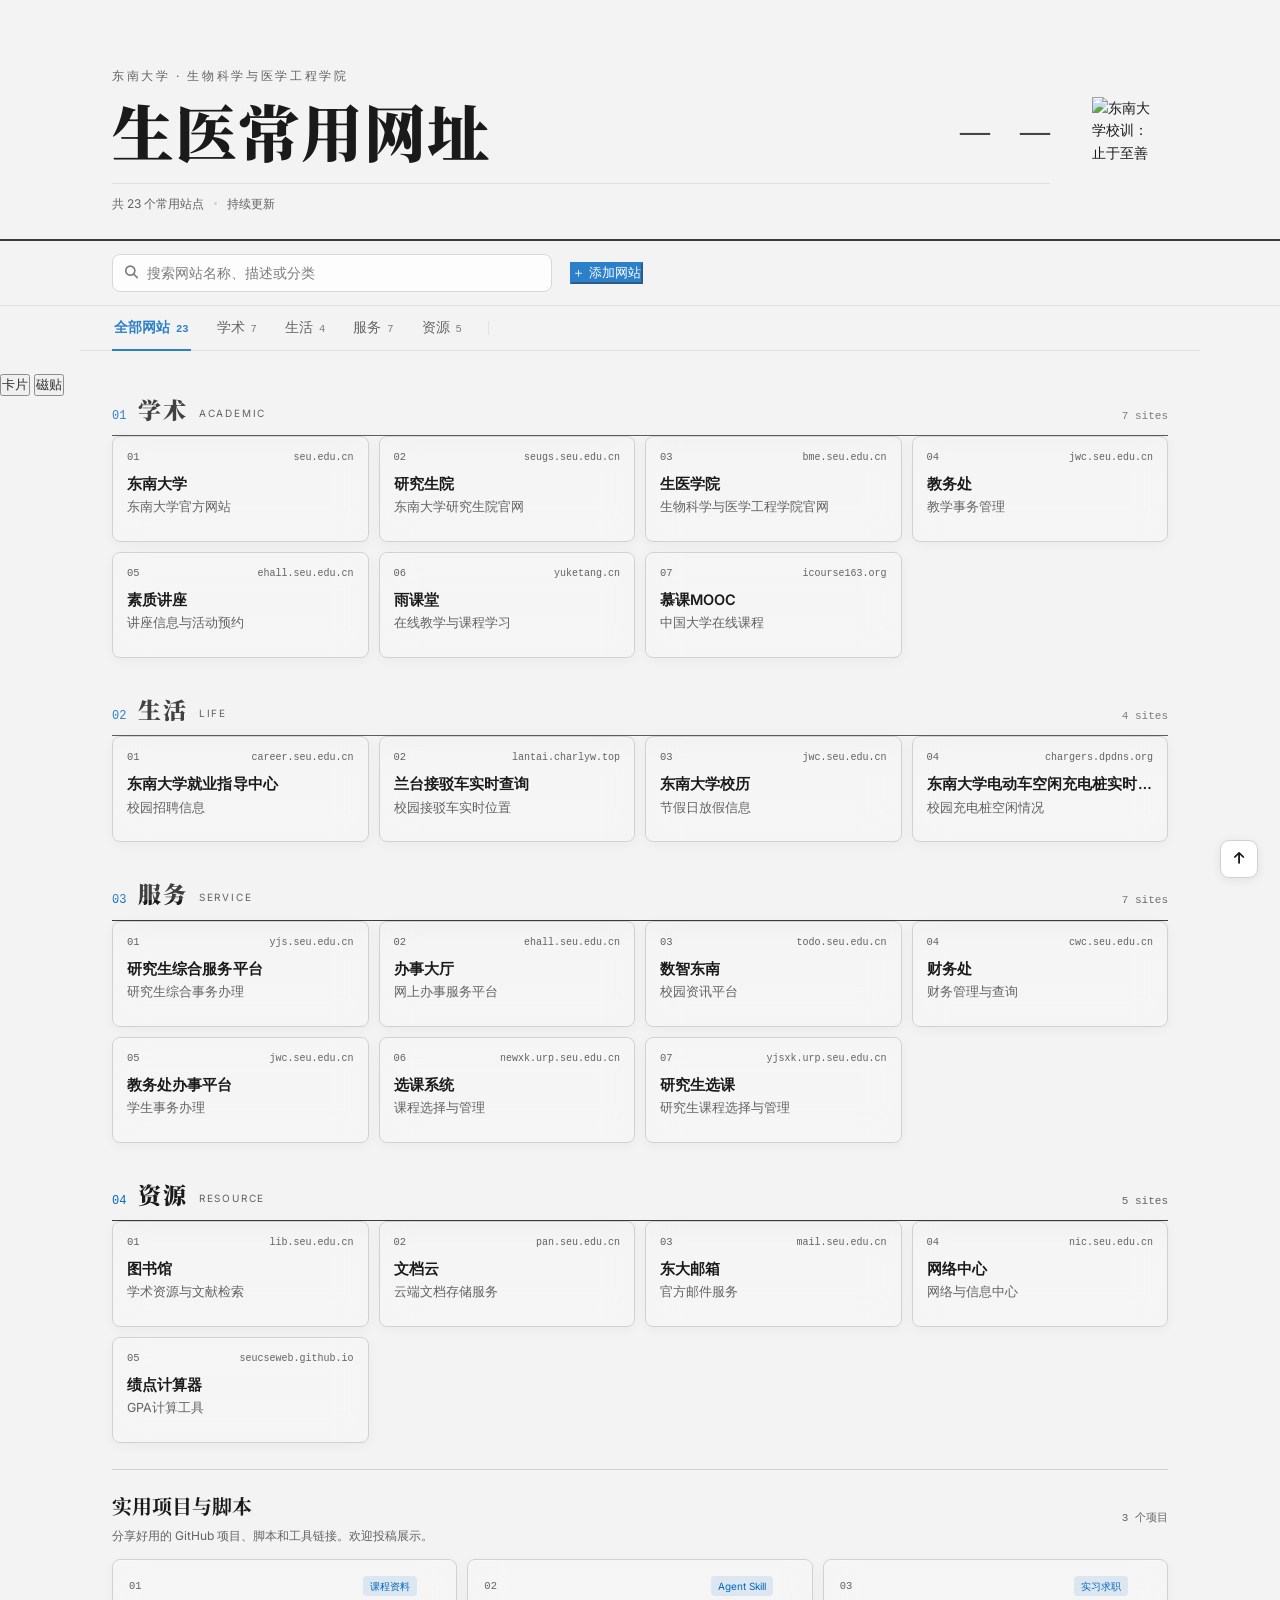
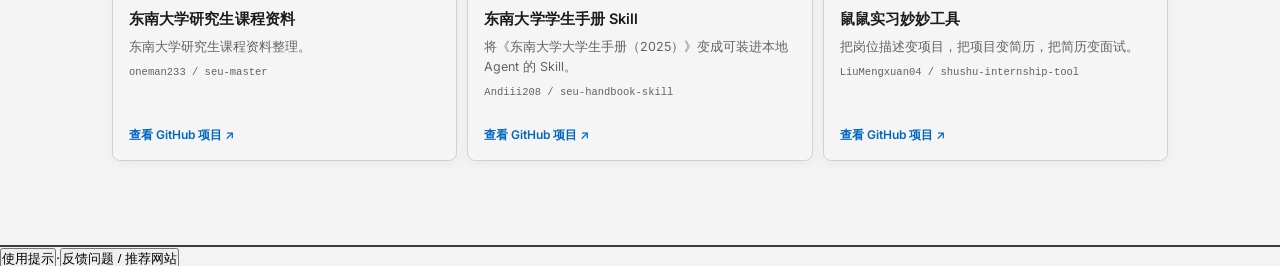
==== commit ab387f36: "Update Lantai shuttle navigation URL" ====
--- a/index.html
+++ b/index.html
@@ -1637,10 +1637,10 @@
       <button class="favorite-btn" onclick="toggleFavorite(this)" aria-label="收藏">
         <i class="fas fa-star"></i>
       </button>
-      <a href="https://47.76.77.248/" target="_blank" rel="noopener" onclick="recordVisit(this)">
+      <a href="https://lantai.charlyw.top/" target="_blank" rel="noopener" onclick="recordVisit(this)">
         <span class="tile-head">
           <span class="row-no">02</span>
-          <span class="row-domain">47.76.77.248</span>
+          <span class="row-domain">lantai.charlyw.top</span>
         </span>
         <span class="link-title">兰台接驳车实时查询</span>
         <span class="link-desc">校园接驳车实时位置</span>
@@ -1905,7 +1905,13 @@
   <div class="footer-band" aria-hidden="true"></div>
 
   <!-- 底部信息 -->
-  <footer class="footer"><div class="site-support"><button type="button" id="openWelcomeHint">使用提示</button><span aria-hidden="true">·</span><button type="button" id="openSiteFeedback">反馈问题 / 推荐网站</button></div></footer>
+  <footer class="footer"><div class="site-support"><button type="button" id="openWelcomeHint">使用提示</button><span aria-hidden="true">·</span><button type="button" id="openSiteFeedback">反馈问题 / 推荐网站</button><button type="button" id="analyticsPrivacy" hidden>访问统计说明</button></div>
+    <p class="site-analytics" id="siteAnalytics" hidden><span><i class="fas fa-eye" aria-hidden="true"></i> <span id="analyticsPageviewsLabel">累计浏览</span> <strong id="analyticsPageviews"></strong> 次</span><span><i class="fas fa-users" aria-hidden="true"></i> <span id="analyticsVisitorsLabel">近 30 天访客</span> <strong id="analyticsVisitors"></strong></span><span id="analyticsSinceItem">统计始于 <time id="analyticsSince"></time></span></p>
+  </footer>
+  <dialog class="personal-dialog" id="analyticsPrivacyDialog" aria-labelledby="analyticsPrivacyHeading">
+    <div class="personal-heading"><h2 id="analyticsPrivacyHeading">访问统计说明</h2><button type="button" data-analytics-close aria-label="关闭统计说明">×</button></div>
+    <div class="analytics-privacy-copy"><p>本站使用 Umami 记录浏览量、估算独立访客以及导航点击、收藏、学院切换和添加网站的使用次数，用于改进导航体验。</p><p>页脚默认使用不蒜子展示累计访问量和访客数，按 dongbaiwei.github.io 整个域名统计，可能包含域名下接入同一服务的其他页面；与 Umami 本项目的数据口径不同。</p><p>统计不上传你添加的网站地址或名称、搜索内容、自定义标题和壁纸。不蒜子请求仅发送来源域名；服务会接收访问请求及设备基本信息，访客数并不等同于实际学生人数。</p><p>数字不是实时在线人数。浏览器的“请勿跟踪”和全局隐私控制开启时暂停上述统计；也可通过下方开关退出。</p><label><input type="checkbox" id="analyticsOptOut">在此浏览器中退出访问统计</label><p id="analyticsPrivacyStatus" role="status"></p></div>
+  </dialog>
 
   <script>
     // 全局变量
@@ -2052,6 +2058,7 @@
       }
       
       localStorage.setItem('favorites', JSON.stringify(favorites));
+      window.BmeAnalytics?.recordCard(isActive ? 'favorite_remove' : 'favorite_add', card);
       
       performSearch();
     }
@@ -2067,9 +2074,10 @@
     }
 
     // 访问统计
-    function recordVisit(link) {
+    function recordVisit(link, placement) {
       const card = link.closest('.link-card');
       const title = card.querySelector('.link-title').textContent;
+      window.BmeAnalytics?.recordCard('navigation_click', card, placement);
       
       // 记录最近访问
       const now = new Date().toISOString();
@@ -2450,6 +2458,9 @@
     </div>
     <button class="appearance-done" id="doneAppearance" type="button">完成</button>
   </dialog>
+  <script src="assets/analytics-config.js"></script>
+  <script src="assets/analytics.js"></script>
+  <link rel="stylesheet" href="assets/analytics.css">
   <script src="assets/site-model.js"></script>
   <script src="assets/custom-sites.js"></script>
   <script src="assets/college-profiles.js"></script>
--- a/assets/analytics.css
+++ b/assets/analytics.css
@@ -0,0 +1,11 @@
+.site-analytics[hidden],#analyticsPrivacy[hidden]{display:none!important}
+.site-analytics{display:flex;justify-content:center;align-items:center;flex-wrap:wrap;gap:8px 18px;margin:0;padding:0 20px 20px;color:var(--ink-3);font:12px/1.8 var(--sans);font-variant-numeric:tabular-nums}
+.site-analytics strong{font-weight:600;color:var(--ink-2)}
+.site-analytics>span+span{border-left:1px solid var(--line-soft);padding-left:18px}
+.site-analytics>span[hidden]{display:none!important}
+.site-analytics i{margin-right:4px;font-size:11px;opacity:.7}
+.analytics-privacy-copy{padding:0 24px 24px;color:var(--ink-2);font:13px/1.9 var(--sans)}
+.analytics-privacy-copy p{margin:12px 0}
+.analytics-privacy-copy label{display:flex;align-items:center;gap:8px;margin-top:18px}
+.analytics-privacy-copy input{accent-color:var(--green)}
+@media(max-width:540px){.site-analytics{gap:5px 12px;padding:0 16px 20px;font-size:11px}.site-analytics>span+span{padding-left:12px}}
